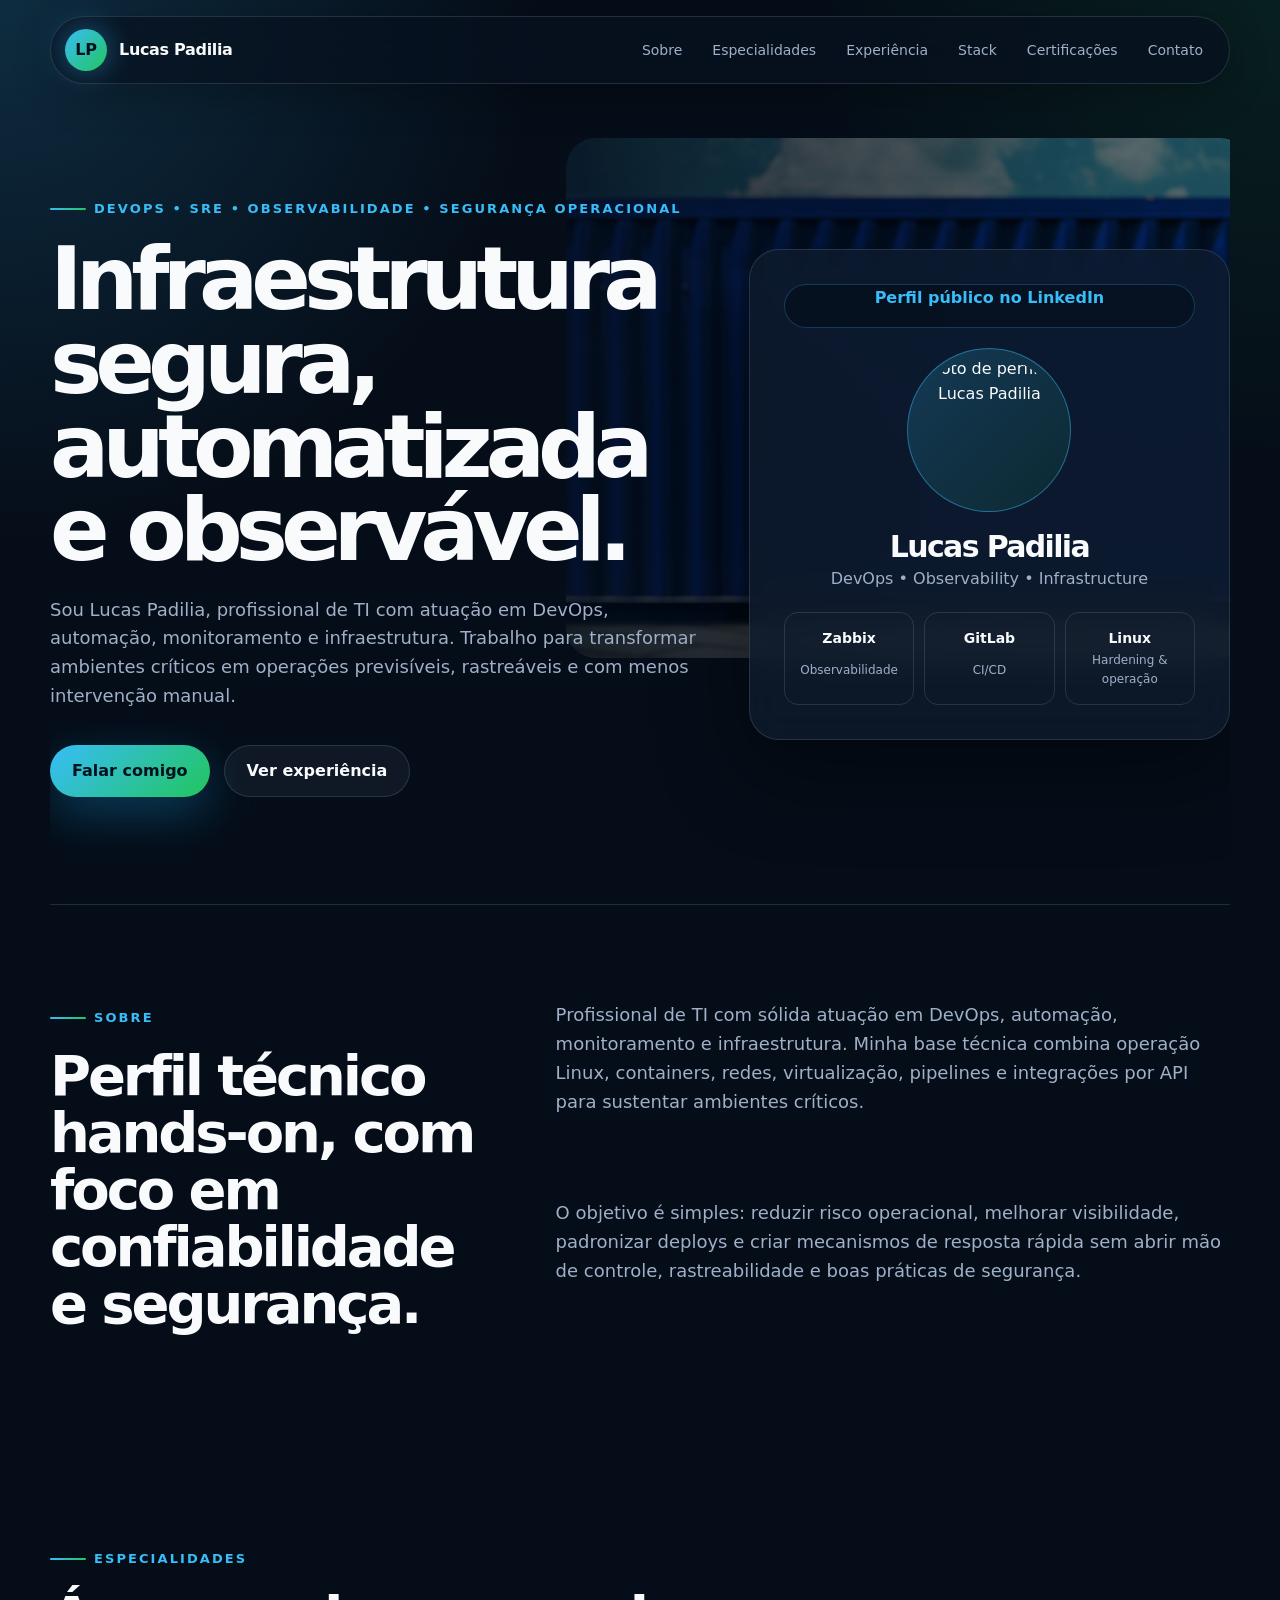
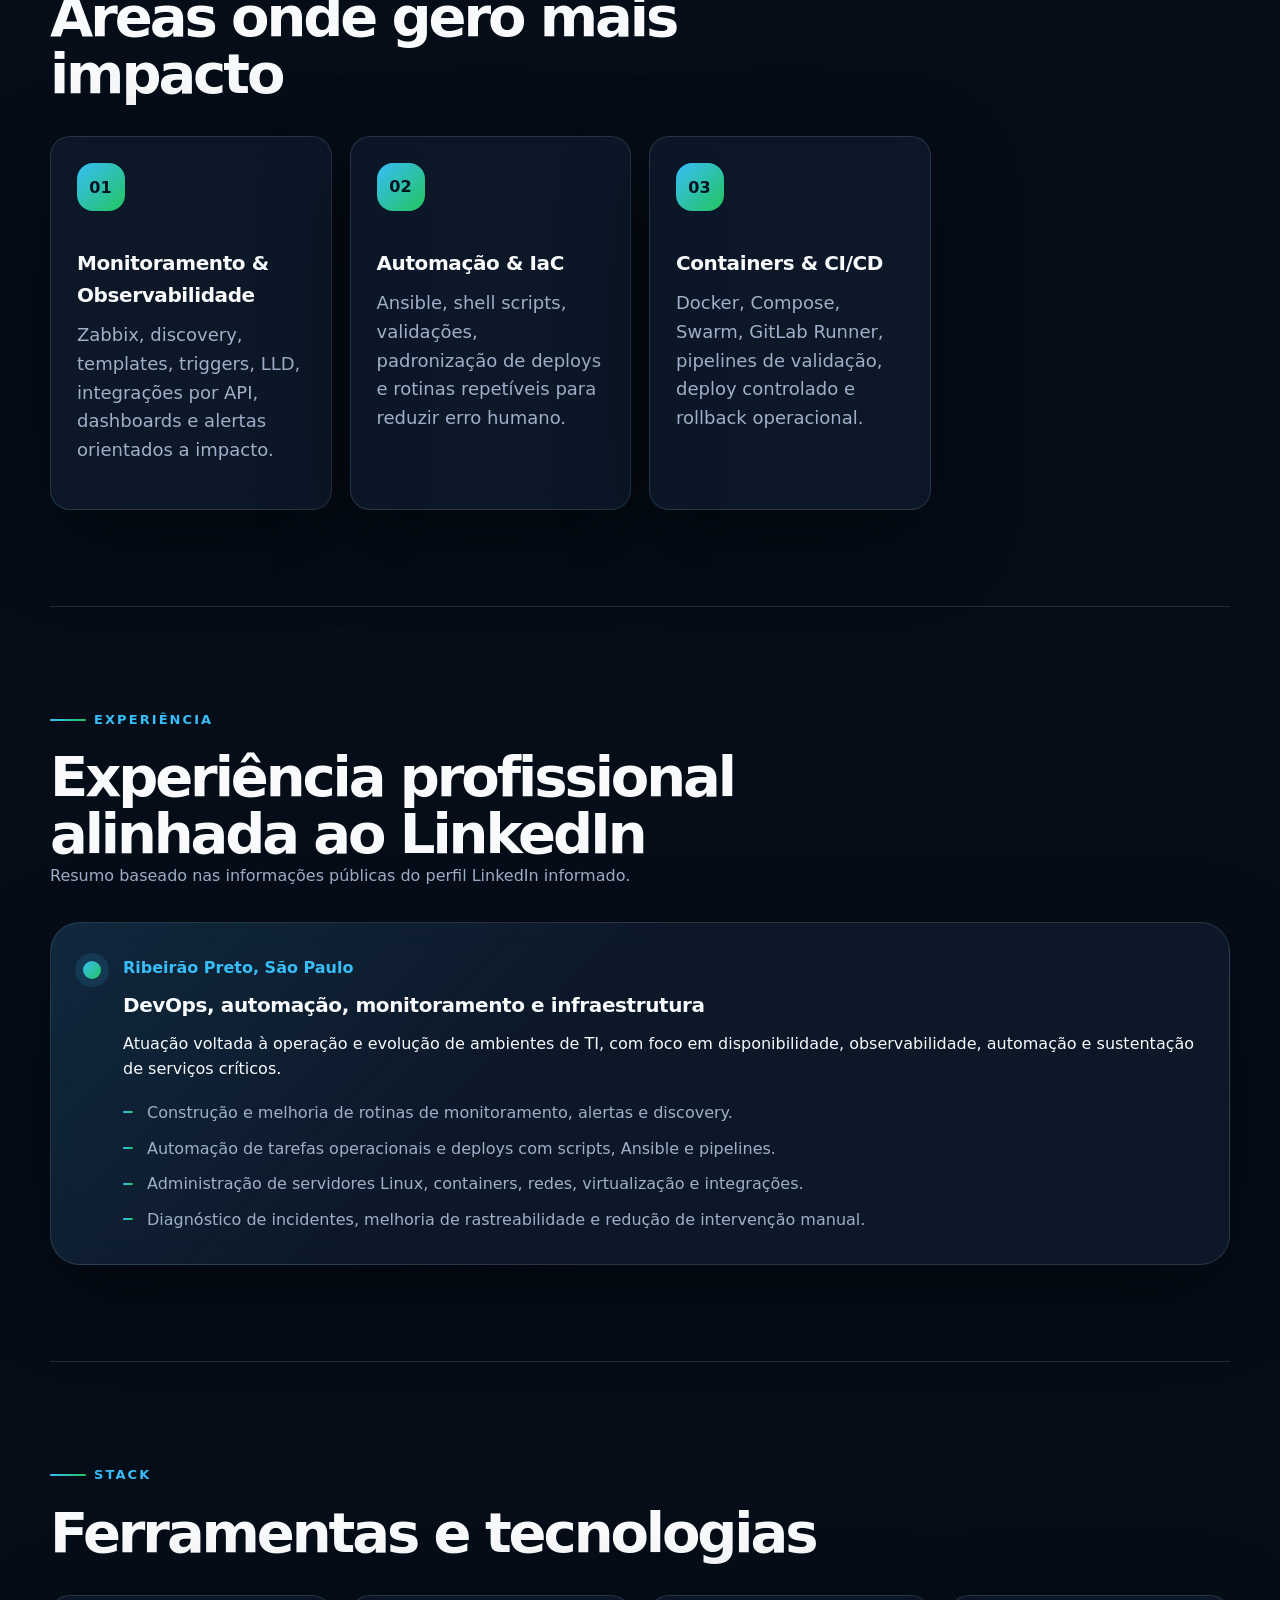
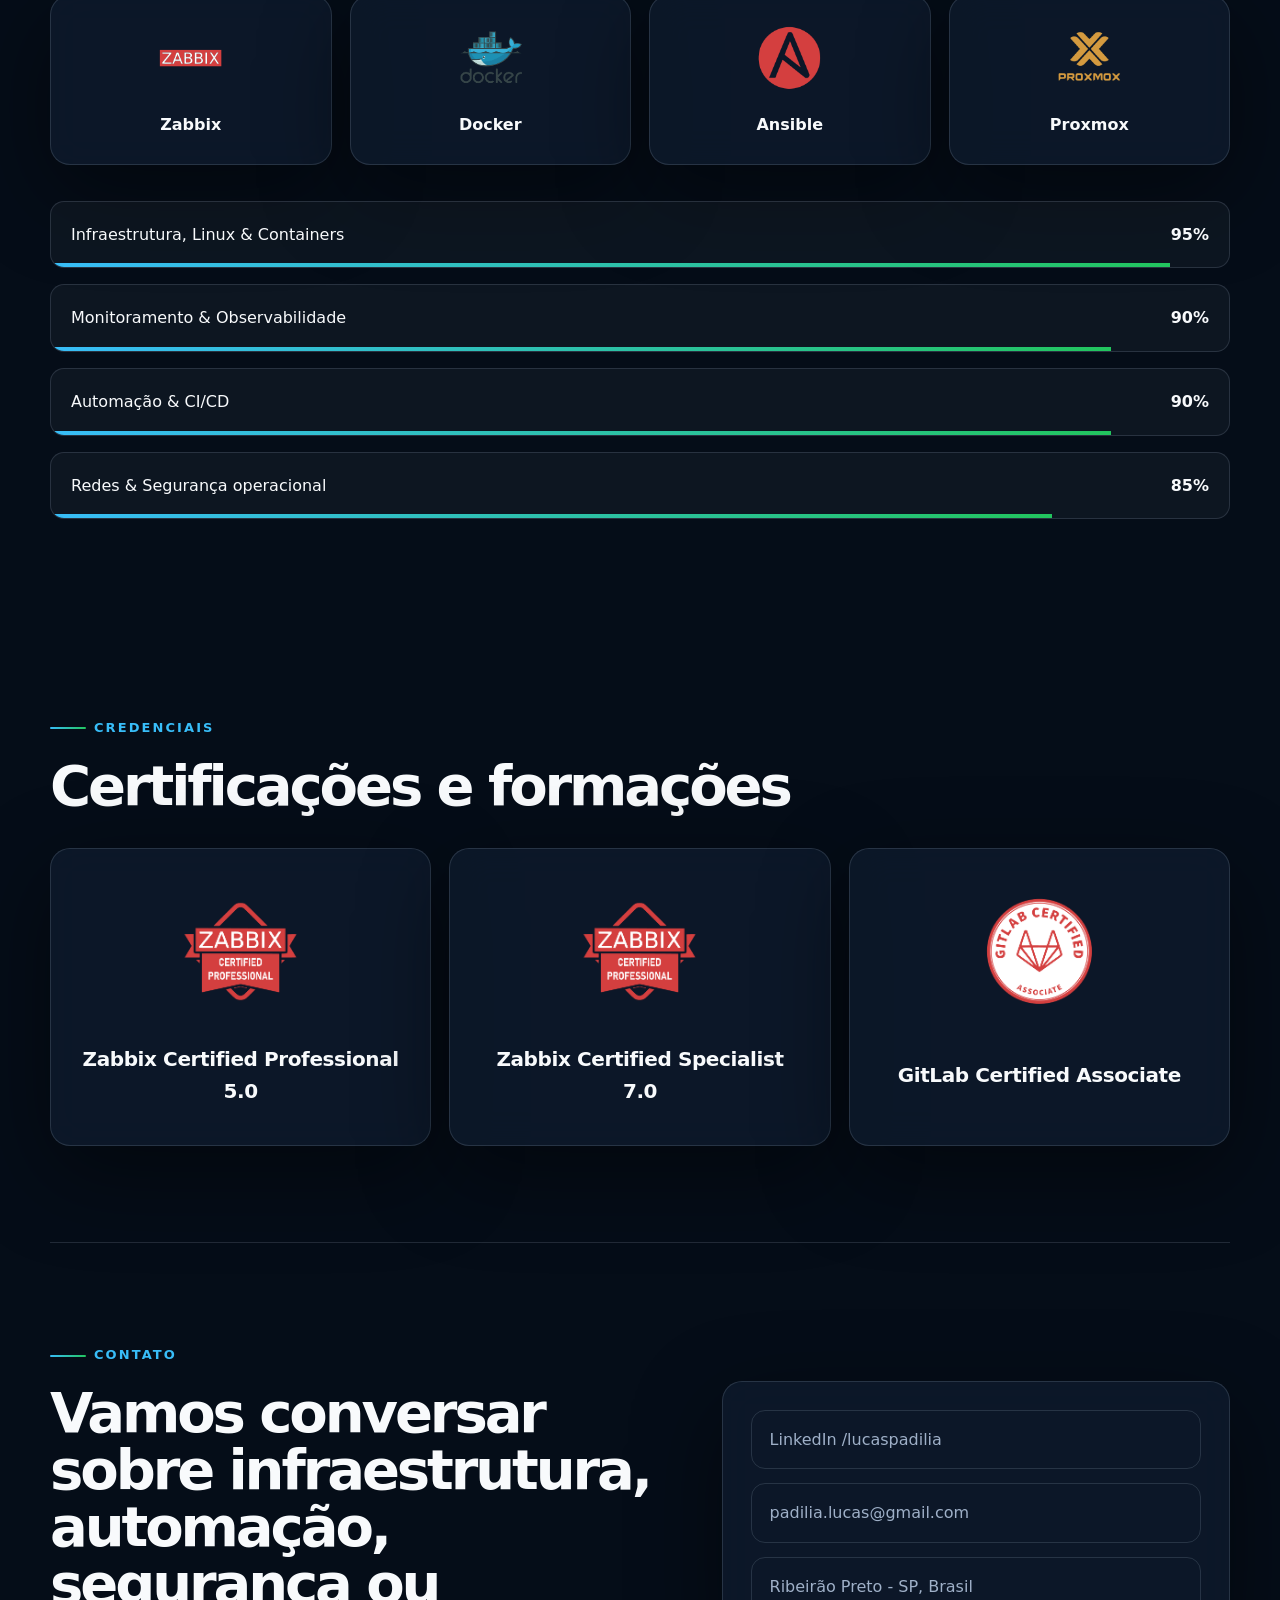
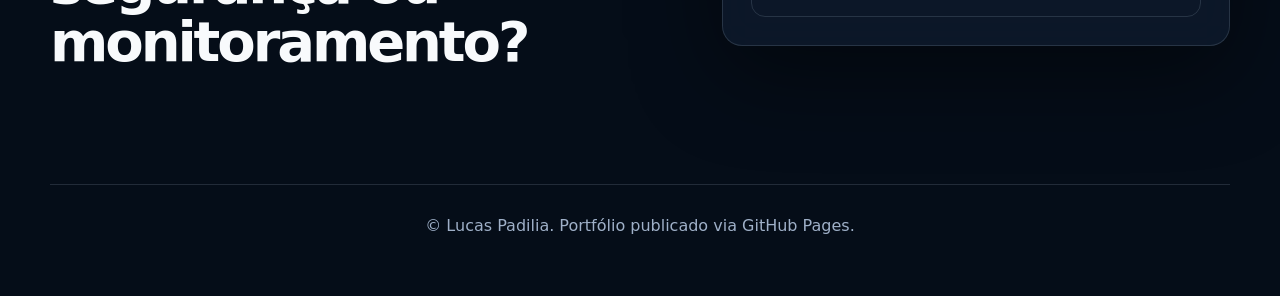
==== index.html @ dc06b85a "Update index.html" ====
<!doctype html>
<html lang="pt-BR">
<head>
  <meta charset="utf-8">
  <meta name="viewport" content="width=device-width, initial-scale=1">
  <meta http-equiv="Content-Security-Policy" content="default-src 'self'; base-uri 'self'; object-src 'none'; form-action 'self'; frame-ancestors 'none'; img-src 'self' data: https://*.licdn.com https://*.linkedin.com; script-src 'self' https://platform.linkedin.com https://*.licdn.com https://*.linkedin.com; style-src 'self' 'unsafe-inline' https://*.licdn.com https://*.linkedin.com; frame-src https://*.linkedin.com https://*.licdn.com; connect-src 'self' https://*.linkedin.com https://*.licdn.com; upgrade-insecure-requests">
  <meta name="referrer" content="strict-origin-when-cross-origin">
  <meta name="theme-color" content="#06111f">
  <meta name="description" content="Portfólio de Lucas Padilia — DevOps, SRE, monitoramento, automação, segurança operacional, containers e infraestrutura.">
  <meta name="author" content="Lucas Padilia">

  <meta property="og:type" content="website">
  <meta property="og:title" content="Lucas Padilia | DevOps, SRE & Observability">
  <meta property="og:description" content="Infraestrutura, automação, observabilidade, segurança operacional, GitLab CI/CD, Proxmox, Docker e Zabbix.">
  <meta property="og:image" content="https://media.licdn.com/dms/image/v2/D4D03AQEQSokIrZ-PLg/profile-displayphoto-shrink_800_800/B4DZdWaVLdGgAc-/0/1749501433056?e=1782345600&v=beta&t=rCmwZh5eEVupHNdzaTYsn3l-ro3-BG5MvQoTtJpuNeQ">

  <title>Lucas Padilia | DevOps, SRE & Observability</title>
  <link rel="icon" href="https://media.licdn.com/dms/image/v2/D4D03AQEQSokIrZ-PLg/profile-displayphoto-shrink_800_800/B4DZdWaVLdGgAc-/0/1749501433056?e=1782345600&v=beta&t=rCmwZh5eEVupHNdzaTYsn3l-ro3-BG5MvQoTtJpuNeQ">
  <style>
/* Critical full stylesheet inlined to avoid GitHub Pages/path/cache issues. */
:root {
  --bg: #050d18;
  --bg-soft: #0d1b2f;
  --bg-card: rgba(15, 27, 46, 0.78);
  --text: #f8fafc;
  --muted: #9fb0c8;
  --line: rgba(148, 163, 184, 0.2);
  --primary: #38bdf8;
  --primary-strong: #0ea5e9;
  --accent: #22c55e;
  --warning: #f59e0b;
  --danger: #ef4444;
  --shadow: 0 28px 90px rgba(0, 0, 0, 0.45);
  --radius-lg: 30px;
  --radius-md: 20px;
  --radius-sm: 14px;
  --max: 1180px;
}

* {
  box-sizing: border-box;
}

html {
  scroll-behavior: smooth;
}

body {
  margin: 0;
  color: var(--text);
  background:
    radial-gradient(circle at top left, rgba(56, 189, 248, 0.18), transparent 34rem),
    radial-gradient(circle at top right, rgba(34, 197, 94, 0.10), transparent 30rem),
    var(--bg);
  font-family: Inter, ui-sans-serif, system-ui, -apple-system, BlinkMacSystemFont, "Segoe UI", sans-serif;
  line-height: 1.6;
}

img {
  max-width: 100%;
  display: block;
}

a {
  color: inherit;
  text-decoration: none;
}

.site-header {
  position: sticky;
  top: 0;
  z-index: 20;
  display: flex;
  align-items: center;
  justify-content: space-between;
  gap: 24px;
  width: min(var(--max), calc(100% - 32px));
  margin: 16px auto 0;
  padding: 12px 14px;
  border: 1px solid var(--line);
  border-radius: 999px;
  background: rgba(7, 17, 31, 0.72);
  backdrop-filter: blur(18px);
  box-shadow: 0 12px 40px rgba(0, 0, 0, 0.24);
  transition: transform 0.22s ease;
}

.brand {
  display: inline-flex;
  align-items: center;
  gap: 12px;
  font-weight: 800;
  letter-spacing: -0.02em;
}

.brand-mark {
  display: grid;
  place-items: center;
  width: 42px;
  height: 42px;
  border-radius: 50%;
  color: #00111f;
  background: linear-gradient(135deg, var(--primary), var(--accent));
  box-shadow: 0 0 30px rgba(56, 189, 248, 0.45);
}

.nav {
  display: flex;
  align-items: center;
  gap: 6px;
  color: var(--muted);
  font-size: 14px;
}

.nav a {
  padding: 10px 12px;
  border-radius: 999px;
  transition: 0.2s ease;
}

.nav a:hover {
  color: var(--text);
  background: rgba(148, 163, 184, 0.12);
}

.section-shell {
  width: min(var(--max), calc(100% - 32px));
  margin: 0 auto;
  padding: 96px 0;
}

.hero {
  position: relative;
  display: grid;
  grid-template-columns: minmax(0, 1.15fr) minmax(300px, 0.85fr);
  align-items: center;
  gap: 48px;
  min-height: calc(100vh - 80px);
  overflow: hidden;
}

.hero-bg {
  position: absolute;
  inset: 54px -20px auto auto;
  width: 58%;
  height: 520px;
  border-radius: var(--radius-lg);
  background:
    linear-gradient(90deg, rgba(7, 17, 31, 0.72), rgba(7, 17, 31, 0.18)),
    url('../images/container.jpg') center / cover no-repeat;
  opacity: 0.6;
  filter: saturate(0.9) contrast(1.04);
  z-index: -1;
}

.eyebrow,
.section-kicker {
  display: inline-flex;
  align-items: center;
  gap: 8px;
  margin-bottom: 18px;
  color: var(--primary);
  font-size: 13px;
  font-weight: 800;
  letter-spacing: 0.16em;
  text-transform: uppercase;
}

.eyebrow::before,
.section-kicker::before {
  content: "";
  width: 36px;
  height: 2px;
  border-radius: 999px;
  background: linear-gradient(90deg, var(--primary), var(--accent));
}

h1,
h2,
h3,
p {
  margin-top: 0;
}

h1 {
  max-width: 780px;
  margin-bottom: 24px;
  font-size: clamp(44px, 8vw, 88px);
  line-height: 0.95;
  letter-spacing: -0.08em;
}

h2 {
  margin-bottom: 18px;
  font-size: clamp(30px, 4.8vw, 56px);
  line-height: 1.02;
  letter-spacing: -0.055em;
}

h3 {
  margin-bottom: 10px;
  font-size: 20px;
  letter-spacing: -0.02em;
}

.hero-lead,
.copy-block p,
.service-card p {
  color: var(--muted);
  font-size: 18px;
}

.hero-lead {
  max-width: 720px;
  margin-bottom: 34px;
}

.hero-actions {
  display: flex;
  flex-wrap: wrap;
  gap: 14px;
}

.button {
  display: inline-flex;
  align-items: center;
  justify-content: center;
  min-height: 52px;
  padding: 0 22px;
  border-radius: 999px;
  font-weight: 800;
  transition: 0.2s ease;
}

.button-primary {
  color: #00111f;
  background: linear-gradient(135deg, var(--primary), var(--accent));
  box-shadow: 0 16px 48px rgba(14, 165, 233, 0.32);
}

.button-secondary {
  color: var(--text);
  border: 1px solid var(--line);
  background: rgba(148, 163, 184, 0.08);
}

.button:hover {
  transform: translateY(-2px);
}

.profile-card,
.contact-card,
.service-card,
.cert-card,
.tech-item {
  border: 1px solid var(--line);
  background: var(--bg-card);
  box-shadow: var(--shadow);
  backdrop-filter: blur(18px);
}

.profile-card {
  display: grid;
  justify-items: center;
  gap: 20px;
  padding: 34px;
  border-radius: var(--radius-lg);
  text-align: center;
}

.linkedin-live {
  width: min(100%, 280px);
  min-height: 270px;
  display: grid;
  place-items: center;
  overflow: hidden;
  border: 1px solid rgba(56, 189, 248, 0.25);
  border-radius: 24px;
  background: rgba(3, 10, 20, 0.5);
}

.linkedin-live:empty + .profile-fallback,
.linkedin-live .LI-simple-link {
  color: var(--primary);
  font-weight: 800;
}

.profile-fallback {
  display: none;
}

.profile-photo {
  width: 164px;
  height: 164px;
  border-radius: 50%;
  padding: 7px;
  border: 1px solid rgba(56, 189, 248, 0.45);
  background: linear-gradient(135deg, rgba(56, 189, 248, 0.2), rgba(34, 197, 94, 0.1));
  object-fit: cover;
}

.profile-card h2 {
  margin-bottom: 4px;
  font-size: 30px;
}

.profile-card p {
  margin-bottom: 0;
  color: var(--muted);
}

.profile-stats {
  display: grid;
  grid-template-columns: repeat(3, 1fr);
  gap: 10px;
  width: 100%;
}

.profile-stats span {
  display: grid;
  gap: 2px;
  padding: 14px 10px;
  border: 1px solid var(--line);
  border-radius: var(--radius-sm);
  color: var(--muted);
  font-size: 12px;
}

.profile-stats strong {
  color: var(--text);
  font-size: 14px;
}

.split-section {
  display: grid;
  grid-template-columns: 0.8fr 1.2fr;
  gap: 56px;
  border-top: 1px solid var(--line);
}

.copy-block {
  display: grid;
  gap: 18px;
}

.copy-block p {
  margin-bottom: 0;
}

.section-heading {
  max-width: 780px;
  margin-bottom: 34px;
}

.cards-grid {
  display: grid;
  grid-template-columns: repeat(4, 1fr);
  gap: 18px;
}

.service-card {
  min-height: 280px;
  padding: 26px;
  border-radius: var(--radius-md);
  transition: 0.22s ease;
}

.service-card:hover,
.cert-card:hover,
.tech-item:hover {
  transform: translateY(-5px);
  border-color: rgba(56, 189, 248, 0.55);
}

.card-icon {
  display: inline-flex;
  align-items: center;
  justify-content: center;
  width: 48px;
  height: 48px;
  margin-bottom: 36px;
  border-radius: 16px;
  color: #00111f;
  background: linear-gradient(135deg, var(--primary), var(--accent));
  font-weight: 900;
}


.section-note {
  margin-top: -18px;
  color: var(--muted);
}

.timeline-section {
  border-top: 1px solid var(--line);
}

.timeline-card {
  position: relative;
  display: grid;
  grid-template-columns: auto 1fr;
  gap: 22px;
  padding: 32px;
  border: 1px solid var(--line);
  border-radius: var(--radius-lg);
  background:
    linear-gradient(135deg, rgba(56, 189, 248, 0.10), transparent 42%),
    var(--bg-card);
  box-shadow: var(--shadow);
  backdrop-filter: blur(18px);
}

.timeline-marker {
  width: 18px;
  height: 18px;
  margin-top: 6px;
  border-radius: 999px;
  background: linear-gradient(135deg, var(--primary), var(--accent));
  box-shadow: 0 0 0 8px rgba(56, 189, 248, 0.12);
}

.timeline-company {
  display: inline-flex;
  margin-bottom: 8px;
  color: var(--primary);
  font-weight: 800;
}

.impact-list {
  display: grid;
  gap: 10px;
  margin: 18px 0 0;
  padding: 0;
  list-style: none;
  color: var(--muted);
}

.impact-list li {
  position: relative;
  padding-left: 24px;
}

.impact-list li::before {
  content: "";
  position: absolute;
  left: 0;
  top: 0.72em;
  width: 10px;
  height: 2px;
  border-radius: 999px;
  background: linear-gradient(90deg, var(--primary), var(--accent));
}

.stack-section {
  border-top: 1px solid var(--line);
}

.tech-strip {
  display: grid;
  grid-template-columns: repeat(4, 1fr);
  gap: 18px;
  margin-bottom: 36px;
}

.tech-item {
  display: grid;
  justify-items: center;
  gap: 16px;
  min-height: 170px;
  padding: 24px;
  border-radius: var(--radius-md);
  font-weight: 800;
  transition: 0.22s ease;
}

.tech-item img {
  height: 74px;
  object-fit: contain;
}

.skill-list {
  display: grid;
  gap: 16px;
}

.skill-row {
  position: relative;
  display: grid;
  grid-template-columns: 1fr auto;
  gap: 16px;
  padding: 20px;
  overflow: hidden;
  border: 1px solid var(--line);
  border-radius: var(--radius-sm);
  background: rgba(148, 163, 184, 0.06);
}

.skill-row span,
.skill-row strong {
  position: relative;
  z-index: 1;
}

.skill-row i {
  position: absolute;
  left: 0;
  bottom: 0;
  width: var(--level);
  height: 4px;
  background: linear-gradient(90deg, var(--primary), var(--accent));
}

.cert-grid {
  display: grid;
  grid-template-columns: repeat(3, 1fr);
  gap: 18px;
}

.cert-card {
  display: grid;
  justify-items: center;
  gap: 18px;
  padding: 28px;
  border-radius: var(--radius-md);
  text-align: center;
  transition: 0.22s ease;
}

.cert-card img {
  width: 148px;
  height: 148px;
  object-fit: contain;
}

.contact-section {
  display: grid;
  grid-template-columns: 1fr 0.8fr;
  align-items: center;
  gap: 36px;
  border-top: 1px solid var(--line);
}

.contact-card {
  display: grid;
  gap: 14px;
  padding: 28px;
  border-radius: var(--radius-md);
}

.contact-card a,
.contact-card span {
  padding: 16px 18px;
  border: 1px solid var(--line);
  border-radius: var(--radius-sm);
  color: var(--muted);
}

.contact-card a:hover {
  color: var(--text);
  border-color: rgba(56, 189, 248, 0.55);
}

.site-footer {
  width: min(var(--max), calc(100% - 32px));
  margin: 0 auto;
  padding: 28px 0 42px;
  color: var(--muted);
  border-top: 1px solid var(--line);
  text-align: center;
}

@media (max-width: 940px) {
  .site-header {
    align-items: flex-start;
    border-radius: 24px;
  }

  .nav {
    display: none;
  }

  .hero,
  .split-section,
  .contact-section {
    grid-template-columns: 1fr;
  }

  .hero {
    padding-top: 72px;
  }

  .hero-bg {
    width: 100%;
    opacity: 0.35;
  }

  .cards-grid,
  .tech-strip {
    grid-template-columns: repeat(2, 1fr);
  }

  .timeline-card {
    grid-template-columns: 1fr;
  }

  .cert-grid {
    grid-template-columns: 1fr;
  }
}

@media (max-width: 620px) {
  .section-shell {
    padding: 72px 0;
  }

  .brand-text {
    display: none;
  }

  h1 {
    font-size: clamp(42px, 16vw, 64px);
  }

  .cards-grid,
  .tech-strip,
  .profile-stats {
    grid-template-columns: 1fr;
  }

  .service-card {
    min-height: auto;
  }
}


/* LinkedIn badge hardening: never let an unloaded badge break the hero. */
.linkedin-live {
  width: 100%;
  min-height: 0;
}
.linkedin-live:empty { display: none; }
.profile-fallback {
  display: flex;
  justify-content: center;
}
.badge-base__link {
  display: inline-flex;
  margin-bottom: 16px;
  color: var(--primary);
  font-weight: 700;
}
</style>
  <link rel="stylesheet" href="./css/style.css">
</head>
<body>
  <header class="site-header">
    <a class="brand" href="#home" aria-label="Voltar ao início">
      <span class="brand-mark">LP</span>
      <span class="brand-text">Lucas Padilia</span>
    </a>

    <nav class="nav" aria-label="Navegação principal">
      <a href="#sobre">Sobre</a>
      <a href="#especialidades">Especialidades</a>
      <a href="#experiencia">Experiência</a>
      <a href="#stack">Stack</a>
      <a href="#certificacoes">Certificações</a>
      <a href="#contato">Contato</a>
    </nav>
  </header>

  <main>
    <section id="home" class="hero section-shell">
      <div class="hero-bg" aria-hidden="true"></div>
      <div class="hero-content">
        <div class="eyebrow">DevOps • SRE • Observabilidade • Segurança operacional</div>
        <h1>Infraestrutura segura, automatizada e observável.</h1>
        <p class="hero-lead">
          Sou Lucas Padilia, profissional de TI com atuação em DevOps, automação,
          monitoramento e infraestrutura. Trabalho para transformar ambientes críticos em
          operações previsíveis, rastreáveis e com menos intervenção manual.
        </p>
        <div class="hero-actions">
          <a class="button button-primary" href="#contato">Falar comigo</a>
          <a class="button button-secondary" href="#experiencia">Ver experiência</a>
        </div>
      </div>

      <aside class="profile-card" aria-label="Resumo profissional">
        <div class="linkedin-live" aria-label="Cartão público do LinkedIn de Lucas Padilia">
          <div class="badge-base LI-profile-badge"
               data-locale="pt_BR"
               data-size="medium"
               data-theme="dark"
               data-type="VERTICAL"
               data-vanity="lucaspadilia"
               data-version="v1">
            <a class="badge-base__link LI-simple-link" href="https://www.linkedin.com/in/lucaspadilia/" target="_blank" rel="noopener noreferrer">Perfil público no LinkedIn</a>
          </div>
        </div>
        <div class="profile-fallback">
          <img src="https://media.licdn.com/dms/image/v2/D4D03AQEQSokIrZ-PLg/profile-displayphoto-shrink_800_800/B4DZdWaVLdGgAc-/0/1749501433056?e=1782345600&v=beta&t=rCmwZh5eEVupHNdzaTYsn3l-ro3-BG5MvQoTtJpuNeQ" alt="Foto de perfil de Lucas Padilia" class="profile-photo" loading="lazy">
        </div>
        <div>
          <h2>Lucas Padilia</h2>
          <p>DevOps • Observability • Infrastructure</p>
        </div>
        <div class="profile-stats">
          <span><strong>Zabbix</strong>Observabilidade</span>
          <span><strong>GitLab</strong>CI/CD</span>
          <span><strong>Linux</strong>Hardening & operação</span>
        </div>
      </aside>
    </section>

    <section id="sobre" class="section-shell split-section">
      <div>
        <span class="section-kicker">Sobre</span>
        <h2>Perfil técnico hands-on, com foco em confiabilidade e segurança.</h2>
      </div>
      <div class="copy-block">
        <p>
          Profissional de TI com sólida atuação em DevOps, automação, monitoramento e
          infraestrutura. Minha base técnica combina operação Linux, containers, redes,
          virtualização, pipelines e integrações por API para sustentar ambientes críticos.
        </p>
        <p>
          O objetivo é simples: reduzir risco operacional, melhorar visibilidade, padronizar
          deploys e criar mecanismos de resposta rápida sem abrir mão de controle, rastreabilidade
          e boas práticas de segurança.
        </p>
      </div>
    </section>

    <section id="especialidades" class="section-shell">
      <div class="section-heading">
        <span class="section-kicker">Especialidades</span>
        <h2>Áreas onde gero mais impacto</h2>
      </div>

      <div class="cards-grid">
        <article class="service-card">
          <div class="card-icon">01</div>
          <h3>Monitoramento & Observabilidade</h3>
          <p>Zabbix, discovery, templates, triggers, LLD, integrações por API, dashboards e alertas orientados a impacto.</p>
        </article>
        <article class="service-card">
          <div class="card-icon">02</div>
          <h3>Automação & IaC</h3>
          <p>Ansible, shell scripts, validações, padronização de deploys e rotinas repetíveis para reduzir erro humano.</p>
        </article>
        <article class="service-card">
          <div class="card-icon">03</div>
          <h3>Containers & CI/CD</h3>
          <p>Docker, Compose, Swarm, GitLab Runner, pipelines de validação, deploy controlado e rollback operacional.</p>
        </article>
      </div>
    </section>

    <section id="experiencia" class="section-shell timeline-section">
      <div class="section-heading">
        <span class="section-kicker">Experiência</span>
        <h2>Experiência profissional alinhada ao LinkedIn</h2>
        <p class="section-note">Resumo baseado nas informações públicas do perfil LinkedIn informado.</p>
      </div>

      <div class="timeline-card">
        <div class="timeline-marker" aria-hidden="true"></div>
        <div>
          <span class="timeline-company">Ribeirão Preto, São Paulo</span>
          <h3>DevOps, automação, monitoramento e infraestrutura</h3>
          <p>
            Atuação voltada à operação e evolução de ambientes de TI, com foco em disponibilidade,
            observabilidade, automação e sustentação de serviços críticos.
          </p>
          <ul class="impact-list">
            <li>Construção e melhoria de rotinas de monitoramento, alertas e discovery.</li>
            <li>Automação de tarefas operacionais e deploys com scripts, Ansible e pipelines.</li>
            <li>Administração de servidores Linux, containers, redes, virtualização e integrações.</li>
            <li>Diagnóstico de incidentes, melhoria de rastreabilidade e redução de intervenção manual.</li>
          </ul>
        </div>
      </div>
    </section>

    <section id="stack" class="section-shell stack-section">
      <div class="section-heading">
        <span class="section-kicker">Stack</span>
        <h2>Ferramentas e tecnologias</h2>
      </div>

      <div class="tech-strip" aria-label="Tecnologias principais">
        <div class="tech-item"><img src="images/tools/zabbix.png" alt="Zabbix" loading="lazy"><span>Zabbix</span></div>
        <div class="tech-item"><img src="images/tools/docker.png" alt="Docker" loading="lazy"><span>Docker</span></div>
        <div class="tech-item"><img src="images/tools/ansible.png" alt="Ansible" loading="lazy"><span>Ansible</span></div>
        <div class="tech-item"><img src="images/tools/proxmox.png" alt="Proxmox" loading="lazy"><span>Proxmox</span></div>
      </div>

      <div class="skill-list">
        <div class="skill-row"><span>Infraestrutura, Linux & Containers</span><strong>95%</strong><i style="--level:95%"></i></div>
        <div class="skill-row"><span>Monitoramento & Observabilidade</span><strong>90%</strong><i style="--level:90%"></i></div>
        <div class="skill-row"><span>Automação & CI/CD</span><strong>90%</strong><i style="--level:90%"></i></div>
        <div class="skill-row"><span>Redes & Segurança operacional</span><strong>85%</strong><i style="--level:85%"></i></div>
      </div>
    </section>

    <section id="certificacoes" class="section-shell">
      <div class="section-heading">
        <span class="section-kicker">Credenciais</span>
        <h2>Certificações e formações</h2>
      </div>

      <div class="cert-grid">
        <article class="cert-card"><img src="images/zcp.png" alt="Zabbix Certified Professional" loading="lazy"><h3>Zabbix Certified Professional 5.0</h3></article>
        <article class="cert-card"><img src="images/zcp.png" alt="Zabbix Certified Specialist" loading="lazy"><h3>Zabbix Certified Specialist 7.0</h3></article>
        <article class="cert-card"><img src="images/gitlab.png" alt="GitLab Certified Associate" loading="lazy"><h3>GitLab Certified Associate</h3></article>
      </div>
    </section>

    <section id="contato" class="section-shell contact-section">
      <div>
        <span class="section-kicker">Contato</span>
        <h2>Vamos conversar sobre infraestrutura, automação, segurança ou monitoramento?</h2>
      </div>
      <div class="contact-card">
        <a href="https://www.linkedin.com/in/lucaspadilia/" target="_blank" rel="noopener noreferrer">LinkedIn /lucaspadilia</a>
        <a href="mailto:padilia.lucas@gmail.com">padilia.lucas@gmail.com</a>
        <span>Ribeirão Preto - SP, Brasil</span>
      </div>
    </section>
  </main>

  <footer class="site-footer">
    <p>© <span id="year"></span> Lucas Padilia. Portfólio publicado via GitHub Pages.</p>
  </footer>

  <script src="https://platform.linkedin.com/badges/js/profile.js" async defer type="text/javascript"></script>
  <script src="js/main.js" defer></script>
</body>
</html>
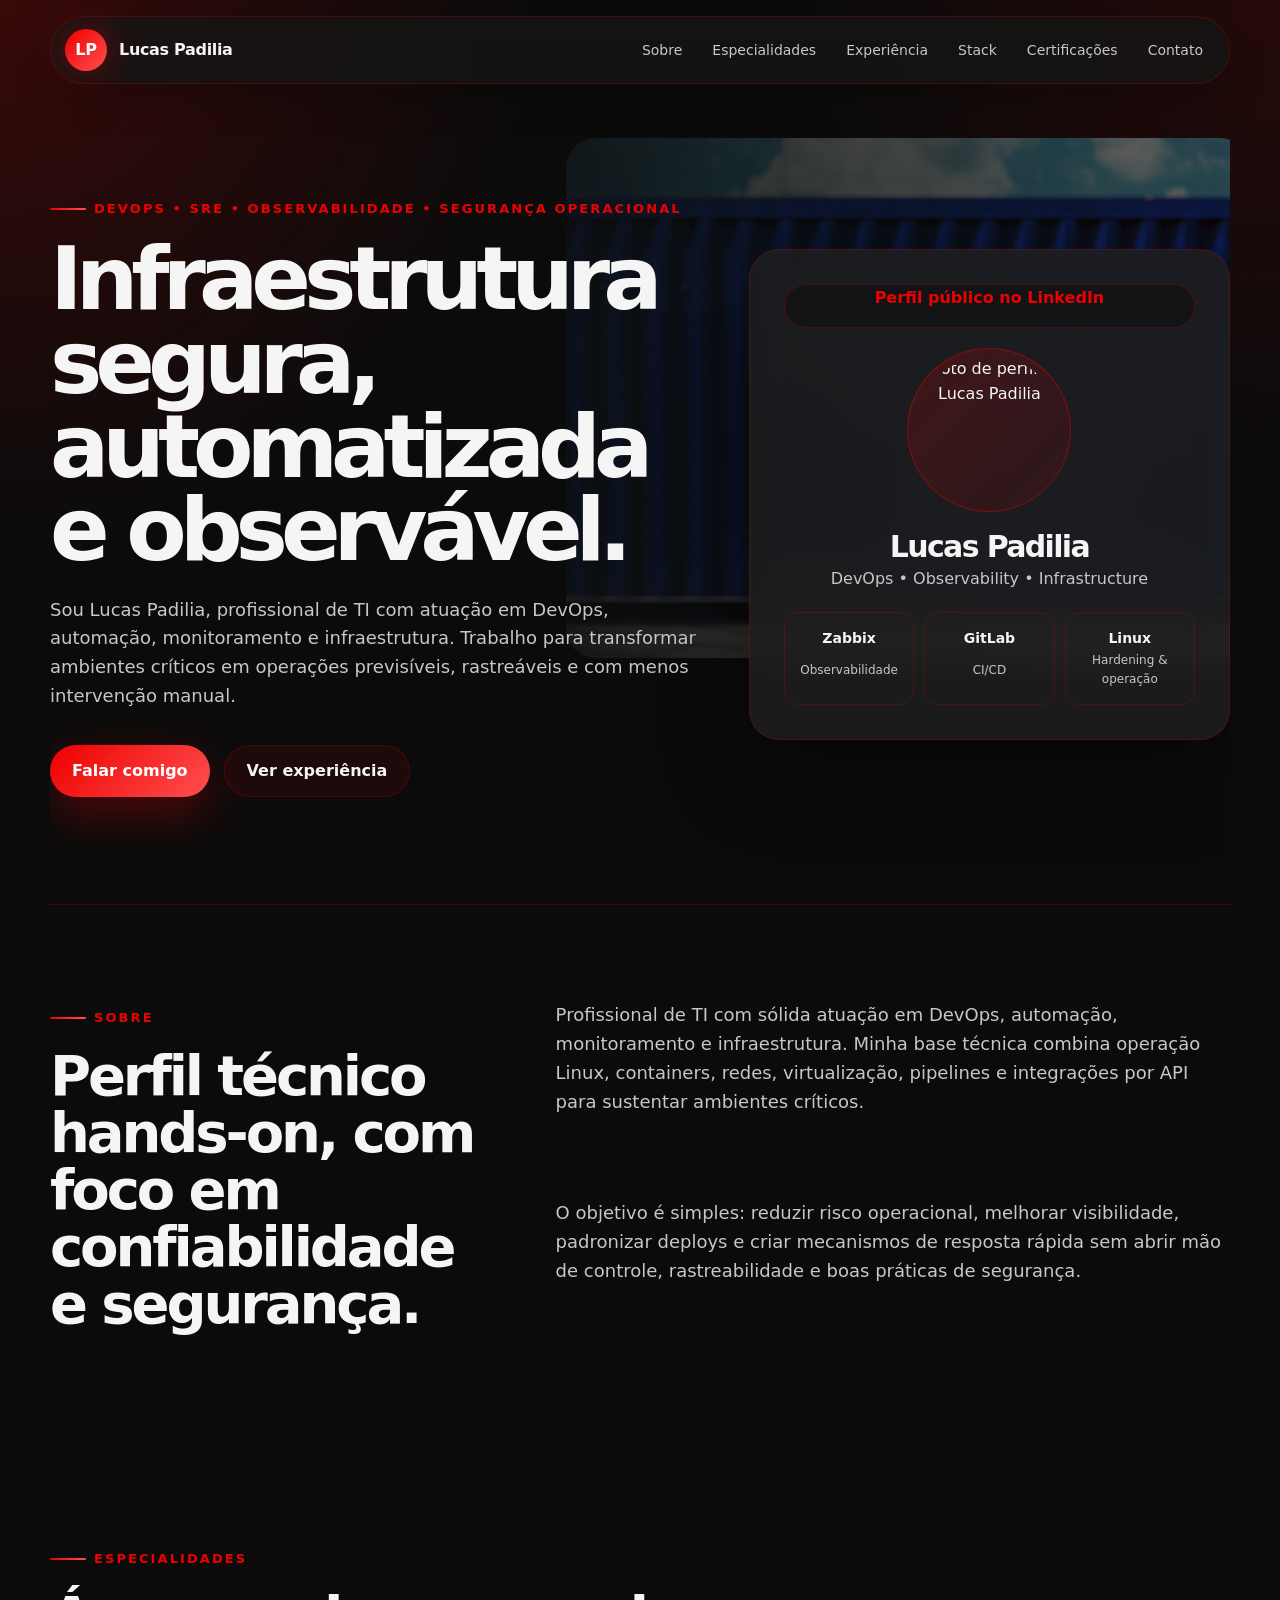
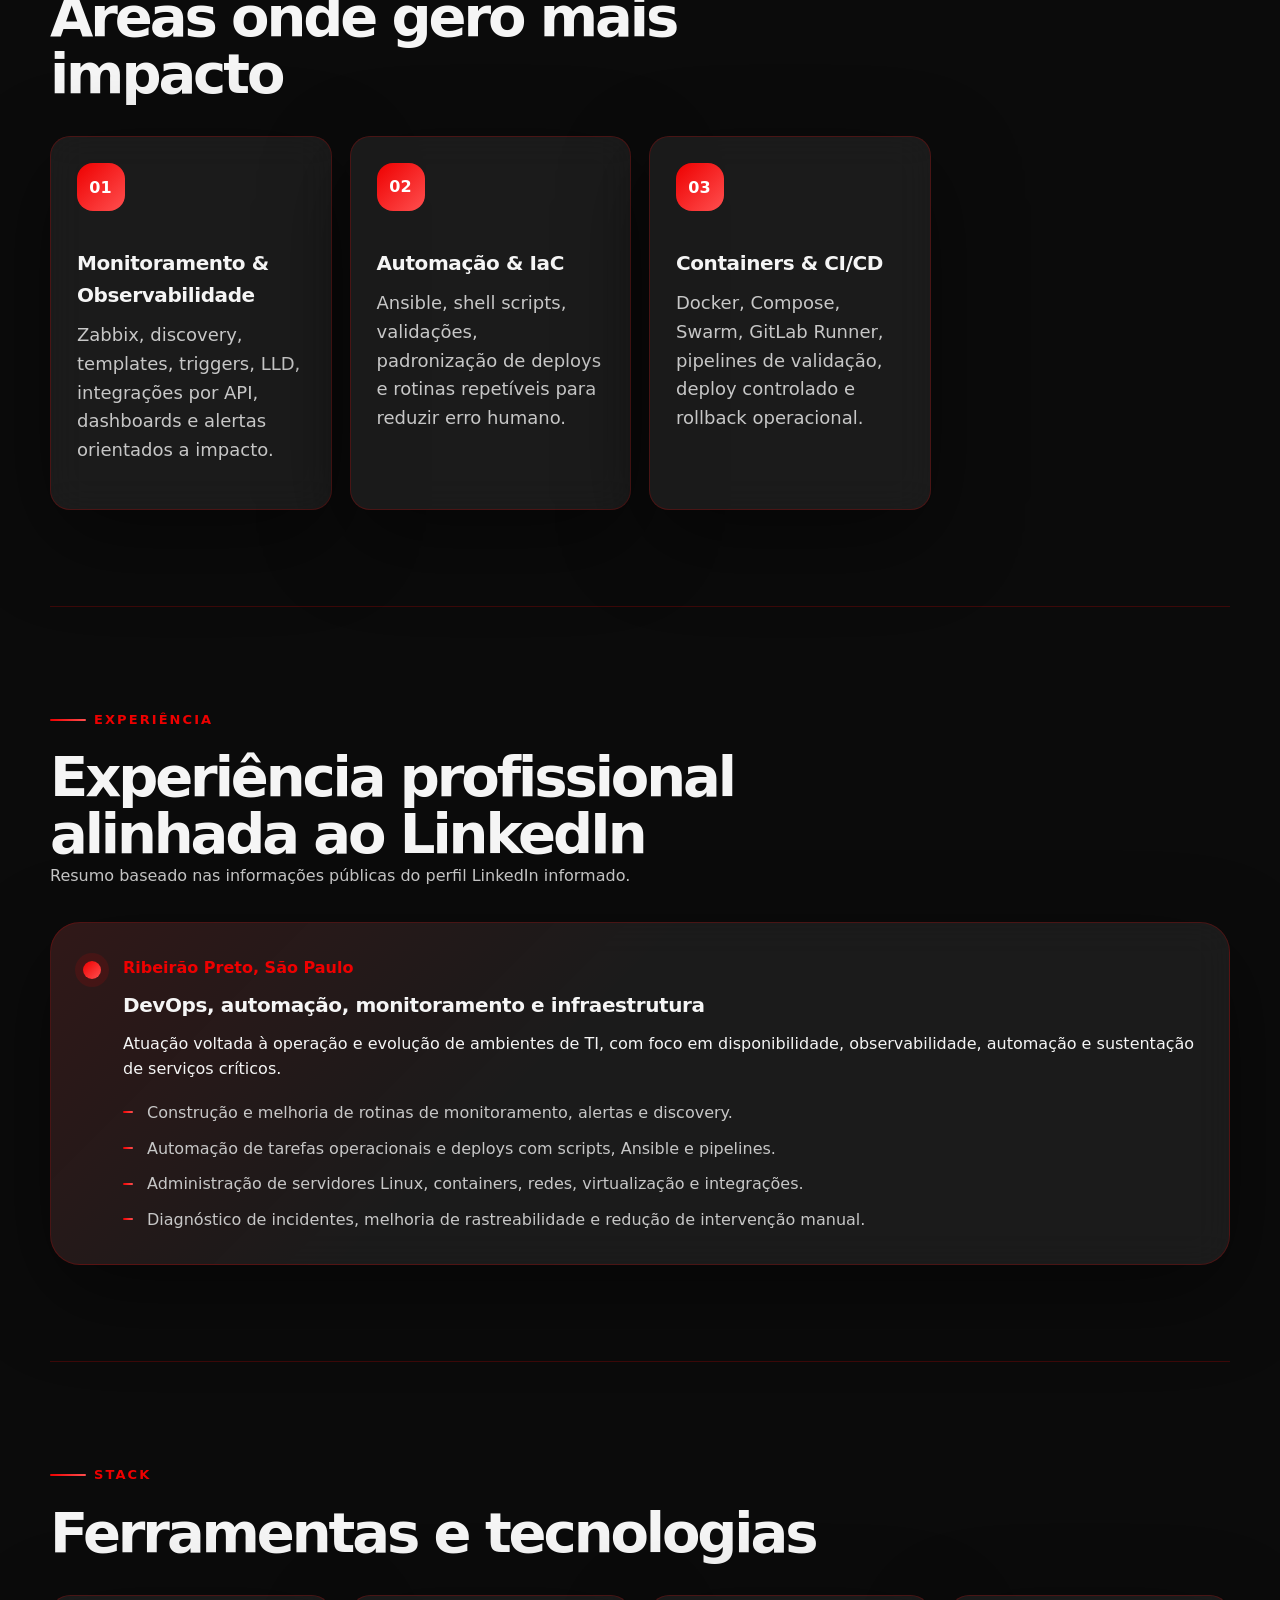
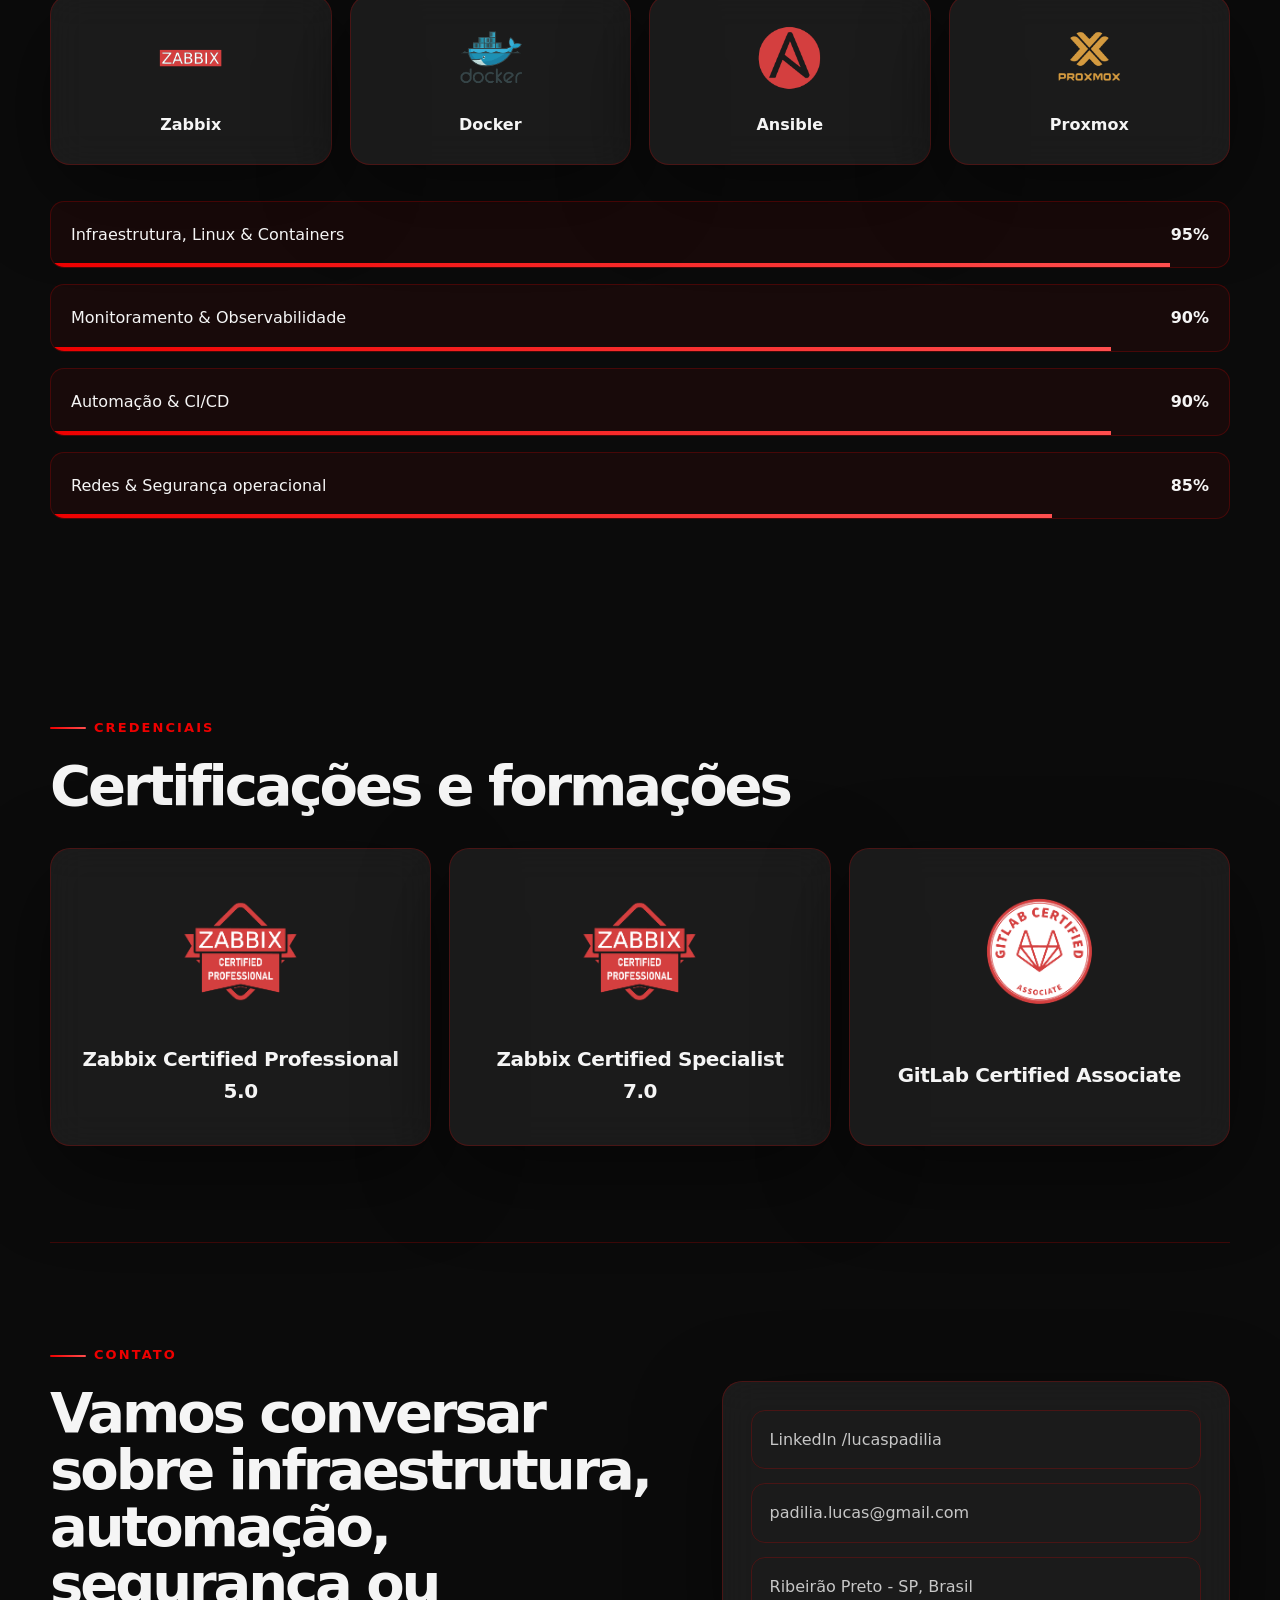
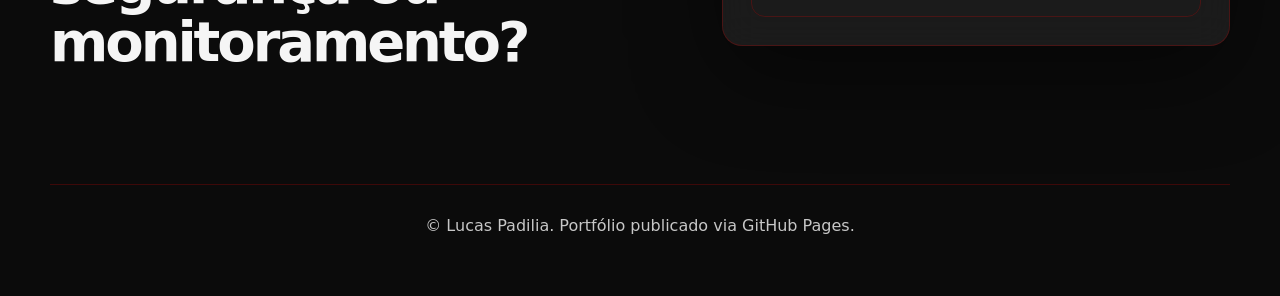
==== commit 47fe138a: "Add files via upload" ====
--- a/index.html
+++ b/index.html
@@ -5,7 +5,7 @@
   <meta name="viewport" content="width=device-width, initial-scale=1">
   <meta http-equiv="Content-Security-Policy" content="default-src 'self'; base-uri 'self'; object-src 'none'; form-action 'self'; frame-ancestors 'none'; img-src 'self' data: https://*.licdn.com https://*.linkedin.com; script-src 'self' https://platform.linkedin.com https://*.licdn.com https://*.linkedin.com; style-src 'self' 'unsafe-inline' https://*.licdn.com https://*.linkedin.com; frame-src https://*.linkedin.com https://*.licdn.com; connect-src 'self' https://*.linkedin.com https://*.licdn.com; upgrade-insecure-requests">
   <meta name="referrer" content="strict-origin-when-cross-origin">
-  <meta name="theme-color" content="#06111f">
+  <meta name="theme-color" content="#151515">
   <meta name="description" content="Portfólio de Lucas Padilia — DevOps, SRE, monitoramento, automação, segurança operacional, containers e infraestrutura.">
   <meta name="author" content="Lucas Padilia">
 
@@ -19,17 +19,17 @@
   <style>
 /* Critical full stylesheet inlined to avoid GitHub Pages/path/cache issues. */
 :root {
-  --bg: #050d18;
-  --bg-soft: #0d1b2f;
-  --bg-card: rgba(15, 27, 46, 0.78);
-  --text: #f8fafc;
-  --muted: #9fb0c8;
-  --line: rgba(148, 163, 184, 0.2);
-  --primary: #38bdf8;
-  --primary-strong: #0ea5e9;
-  --accent: #22c55e;
-  --warning: #f59e0b;
-  --danger: #ef4444;
+  --bg: #0b0b0b;
+  --bg-soft: #1f1f1f;
+  --bg-card: rgba(31, 31, 31, 0.82);
+  --text: #f5f5f5;
+  --muted: #c7c7c7;
+  --line: rgba(238, 0, 0, 0.22);
+  --primary: #ee0000;
+  --primary-strong: #cc0000;
+  --accent: #ff4f4f;
+  --warning: #ffb000;
+  --danger: #ee0000;
   --shadow: 0 28px 90px rgba(0, 0, 0, 0.45);
   --radius-lg: 30px;
   --radius-md: 20px;
@@ -49,8 +49,8 @@
   margin: 0;
   color: var(--text);
   background:
-    radial-gradient(circle at top left, rgba(56, 189, 248, 0.18), transparent 34rem),
-    radial-gradient(circle at top right, rgba(34, 197, 94, 0.10), transparent 30rem),
+    radial-gradient(circle at top left, rgba(238, 0, 0, 0.20), transparent 34rem),
+    radial-gradient(circle at top right, rgba(204, 0, 0, 0.14), transparent 30rem),
     var(--bg);
   font-family: Inter, ui-sans-serif, system-ui, -apple-system, BlinkMacSystemFont, "Segoe UI", sans-serif;
   line-height: 1.6;
@@ -79,7 +79,7 @@
   padding: 12px 14px;
   border: 1px solid var(--line);
   border-radius: 999px;
-  background: rgba(7, 17, 31, 0.72);
+  background: rgba(21, 21, 21, 0.82);
   backdrop-filter: blur(18px);
   box-shadow: 0 12px 40px rgba(0, 0, 0, 0.24);
   transition: transform 0.22s ease;
@@ -99,9 +99,9 @@
   width: 42px;
   height: 42px;
   border-radius: 50%;
-  color: #00111f;
+  color: #ffffff;
   background: linear-gradient(135deg, var(--primary), var(--accent));
-  box-shadow: 0 0 30px rgba(56, 189, 248, 0.45);
+  box-shadow: 0 0 30px rgba(238, 0, 0, 0.42);
 }
 
 .nav {
@@ -120,7 +120,7 @@
 
 .nav a:hover {
   color: var(--text);
-  background: rgba(148, 163, 184, 0.12);
+  background: rgba(238, 0, 0, 0.10);
 }
 
 .section-shell {
@@ -146,7 +146,7 @@
   height: 520px;
   border-radius: var(--radius-lg);
   background:
-    linear-gradient(90deg, rgba(7, 17, 31, 0.72), rgba(7, 17, 31, 0.18)),
+    linear-gradient(90deg, rgba(21, 21, 21, 0.82), rgba(21, 21, 21, 0.24)),
     url('../images/container.jpg') center / cover no-repeat;
   opacity: 0.6;
   filter: saturate(0.9) contrast(1.04);
@@ -233,15 +233,15 @@
 }
 
 .button-primary {
-  color: #00111f;
+  color: #ffffff;
   background: linear-gradient(135deg, var(--primary), var(--accent));
-  box-shadow: 0 16px 48px rgba(14, 165, 233, 0.32);
+  box-shadow: 0 16px 48px rgba(238, 0, 0, 0.32);
 }
 
 .button-secondary {
   color: var(--text);
   border: 1px solid var(--line);
-  background: rgba(148, 163, 184, 0.08);
+  background: rgba(238, 0, 0, 0.08);
 }
 
 .button:hover {
@@ -274,9 +274,9 @@
   display: grid;
   place-items: center;
   overflow: hidden;
-  border: 1px solid rgba(56, 189, 248, 0.25);
+  border: 1px solid rgba(238, 0, 0, 0.26);
   border-radius: 24px;
-  background: rgba(3, 10, 20, 0.5);
+  background: rgba(15, 15, 15, 0.62);
 }
 
 .linkedin-live:empty + .profile-fallback,
@@ -294,8 +294,8 @@
   height: 164px;
   border-radius: 50%;
   padding: 7px;
-  border: 1px solid rgba(56, 189, 248, 0.45);
-  background: linear-gradient(135deg, rgba(56, 189, 248, 0.2), rgba(34, 197, 94, 0.1));
+  border: 1px solid rgba(238, 0, 0, 0.42);
+  background: linear-gradient(135deg, rgba(238, 0, 0, 0.18), rgba(204, 0, 0, 0.10));
   object-fit: cover;
 }
 
@@ -369,7 +369,7 @@
 .cert-card:hover,
 .tech-item:hover {
   transform: translateY(-5px);
-  border-color: rgba(56, 189, 248, 0.55);
+  border-color: rgba(238, 0, 0, 0.55);
 }
 
 .card-icon {
@@ -380,7 +380,7 @@
   height: 48px;
   margin-bottom: 36px;
   border-radius: 16px;
-  color: #00111f;
+  color: #ffffff;
   background: linear-gradient(135deg, var(--primary), var(--accent));
   font-weight: 900;
 }
@@ -404,7 +404,7 @@
   border: 1px solid var(--line);
   border-radius: var(--radius-lg);
   background:
-    linear-gradient(135deg, rgba(56, 189, 248, 0.10), transparent 42%),
+    linear-gradient(135deg, rgba(238, 0, 0, 0.10), transparent 42%),
     var(--bg-card);
   box-shadow: var(--shadow);
   backdrop-filter: blur(18px);
@@ -416,7 +416,7 @@
   margin-top: 6px;
   border-radius: 999px;
   background: linear-gradient(135deg, var(--primary), var(--accent));
-  box-shadow: 0 0 0 8px rgba(56, 189, 248, 0.12);
+  box-shadow: 0 0 0 8px rgba(238, 0, 0, 0.12);
 }
 
 .timeline-company {
@@ -492,7 +492,7 @@
   overflow: hidden;
   border: 1px solid var(--line);
   border-radius: var(--radius-sm);
-  background: rgba(148, 163, 184, 0.06);
+  background: rgba(238, 0, 0, 0.06);
 }
 
 .skill-row span,
@@ -557,7 +557,7 @@
 
 .contact-card a:hover {
   color: var(--text);
-  border-color: rgba(56, 189, 248, 0.55);
+  border-color: rgba(238, 0, 0, 0.55);
 }
 
 .site-footer {
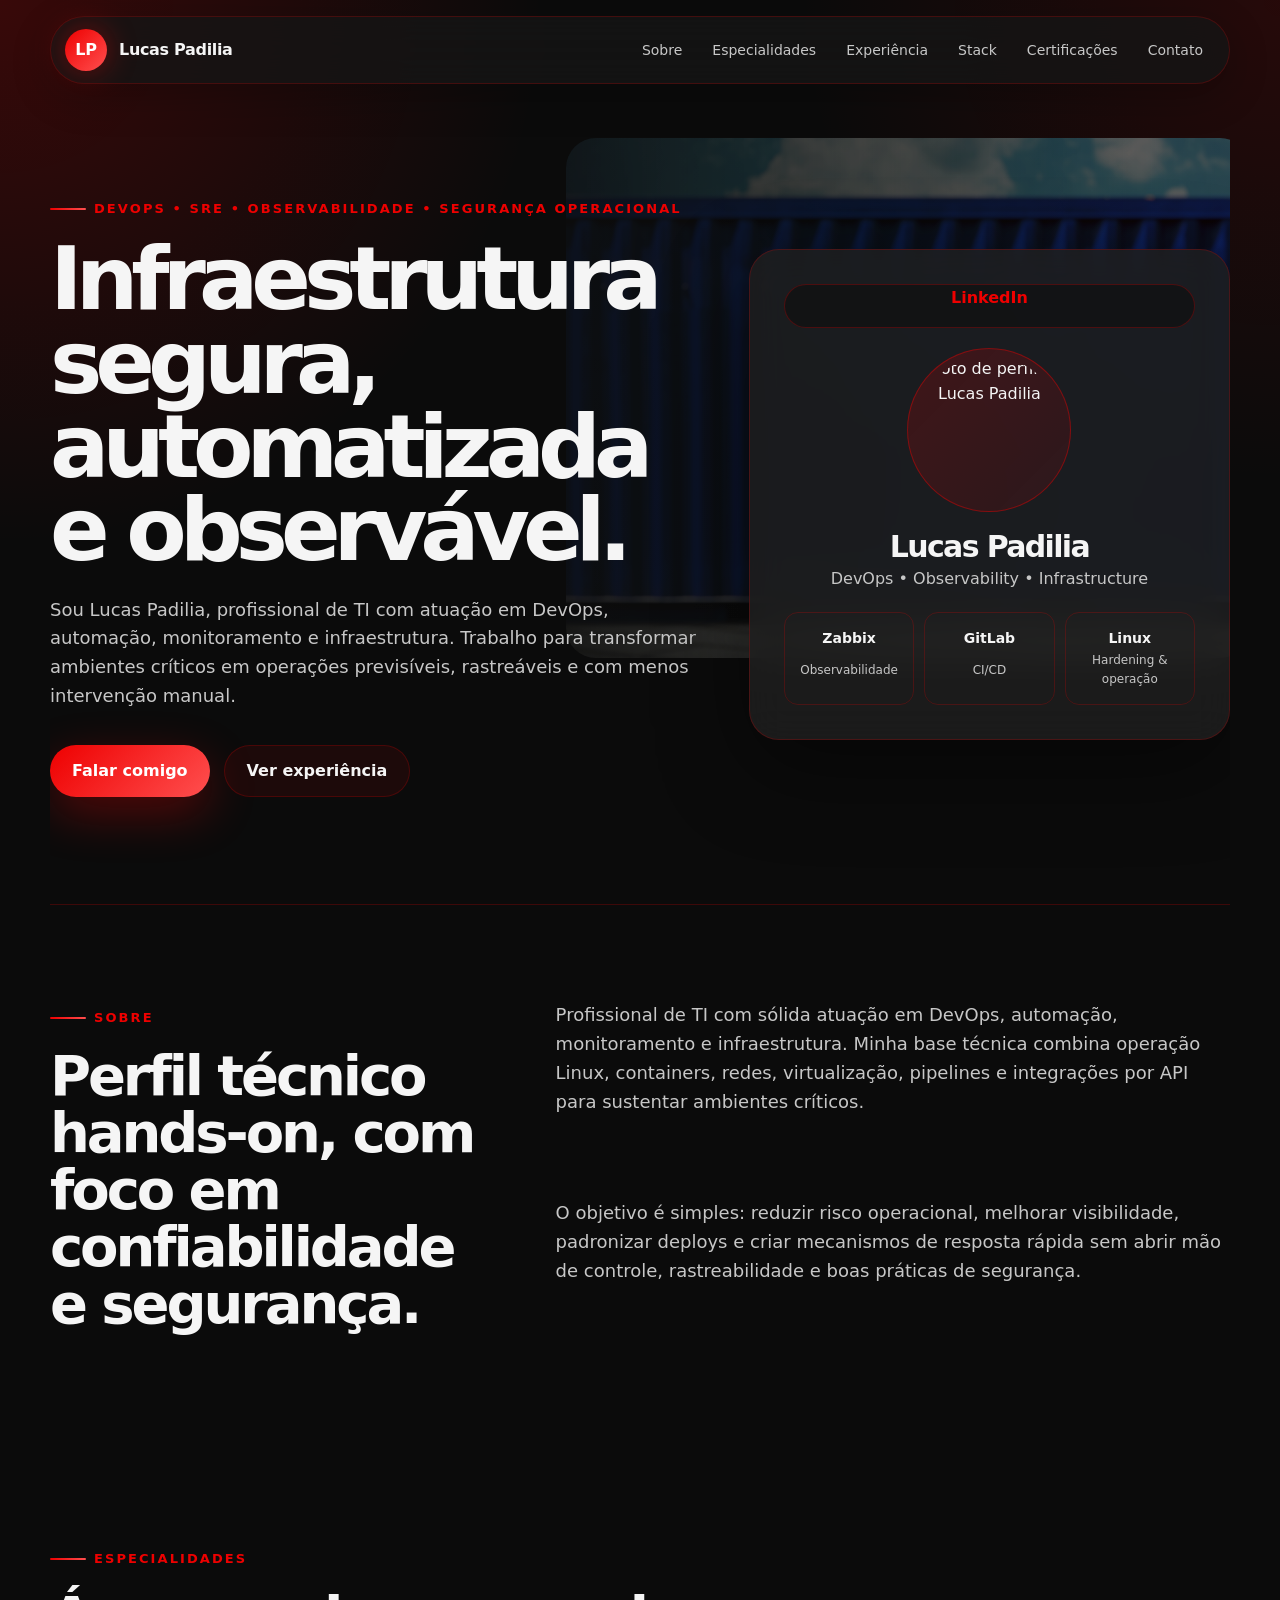
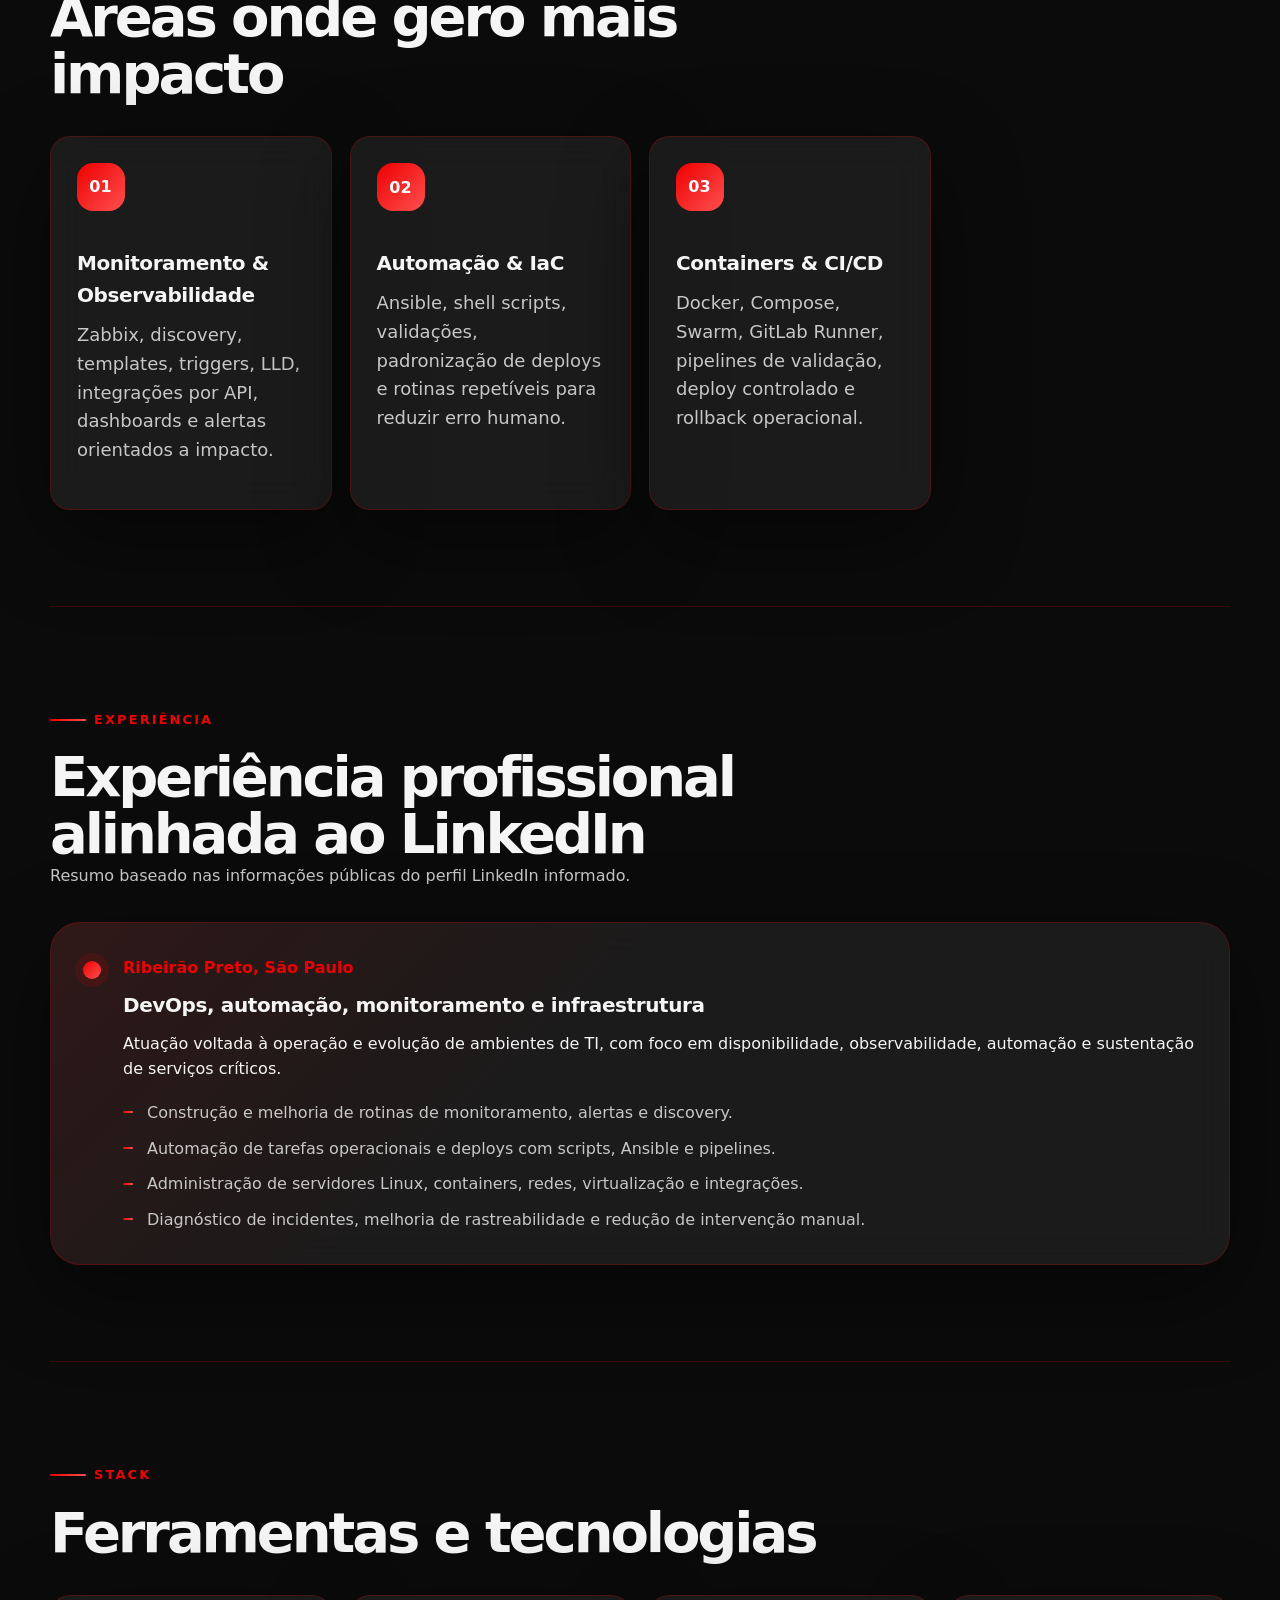
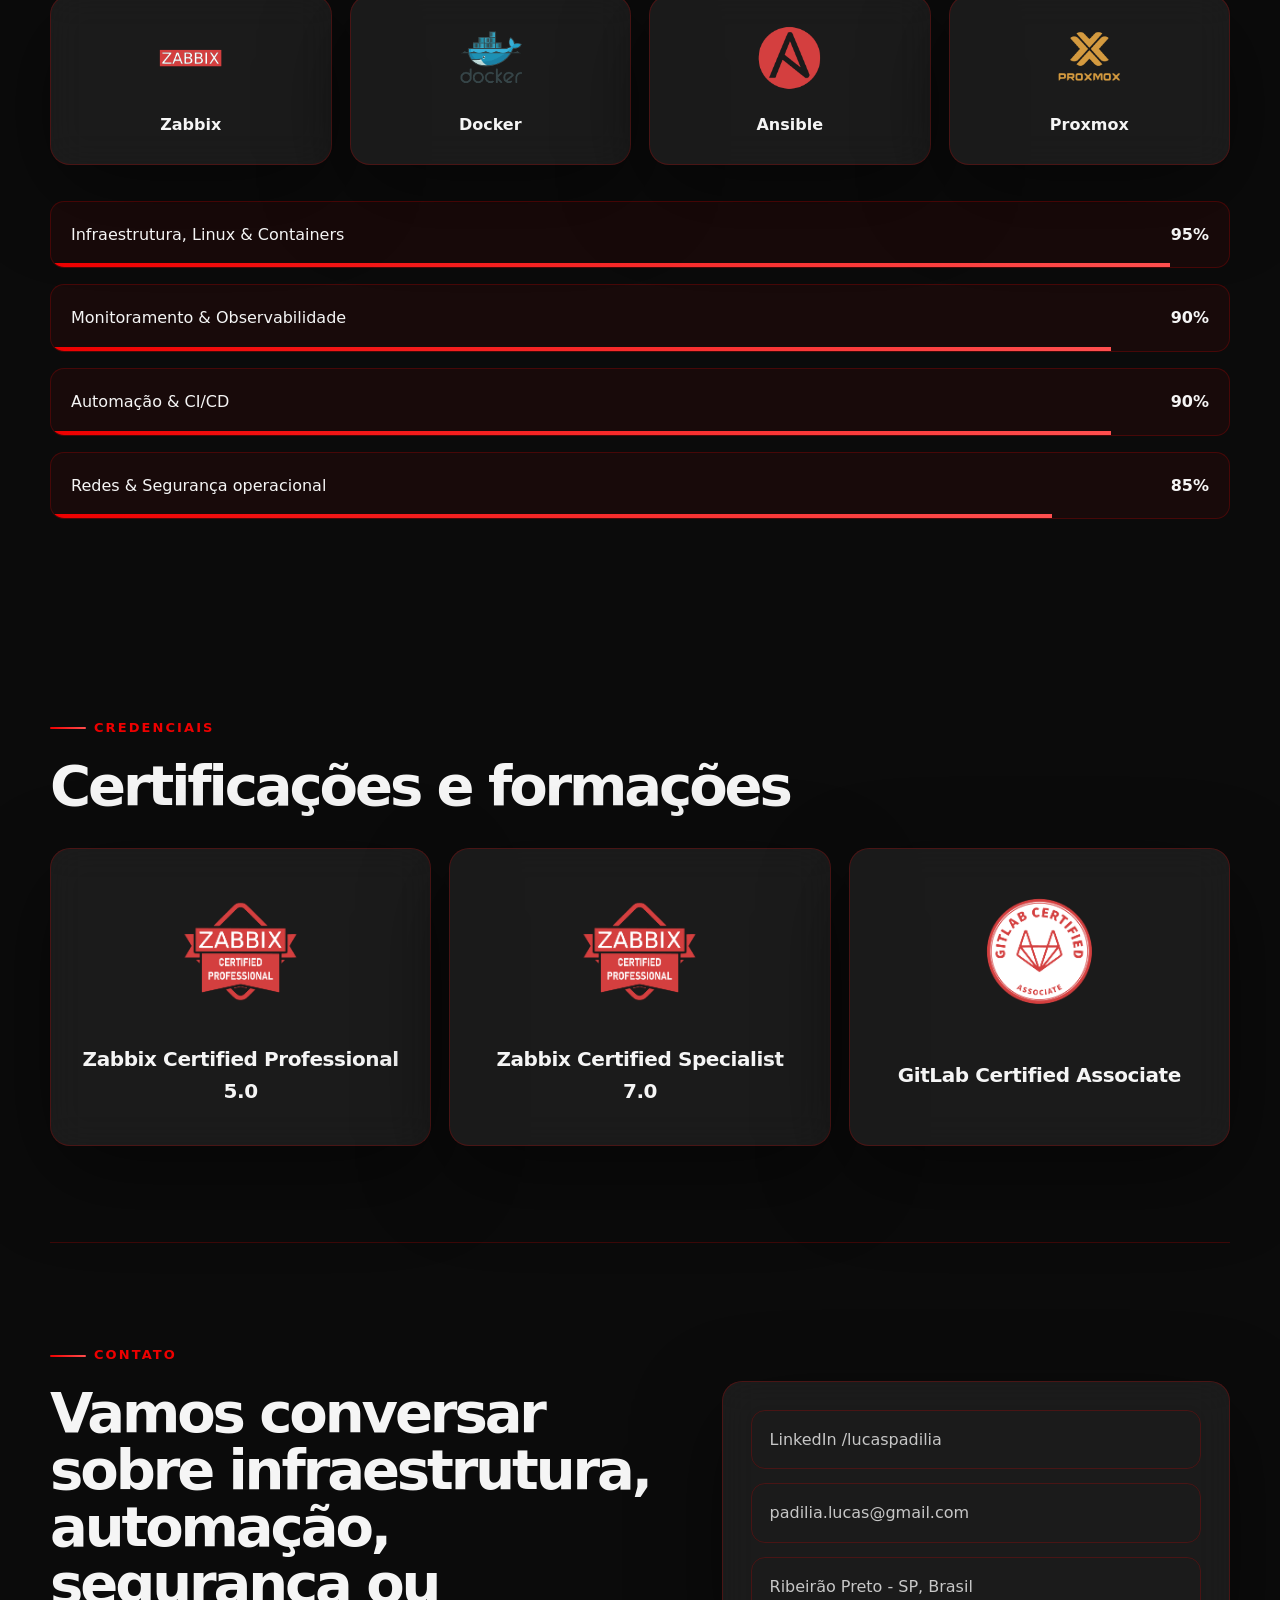
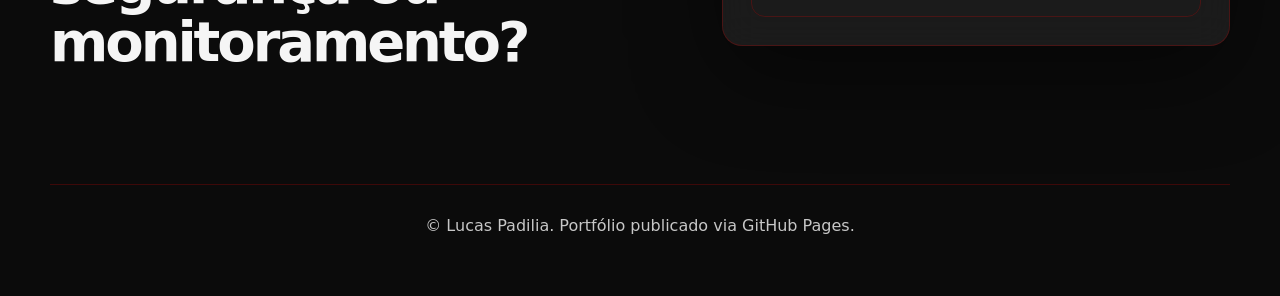
==== commit ff9bed15: "Update index.html" ====
--- a/index.html
+++ b/index.html
@@ -695,7 +695,7 @@
                data-type="VERTICAL"
                data-vanity="lucaspadilia"
                data-version="v1">
-            <a class="badge-base__link LI-simple-link" href="https://www.linkedin.com/in/lucaspadilia/" target="_blank" rel="noopener noreferrer">Perfil público no LinkedIn</a>
+            <a class="badge-base__link LI-simple-link" href="https://www.linkedin.com/in/lucaspadilia/" target="_blank" rel="noopener noreferrer">LinkedIn</a>
           </div>
         </div>
         <div class="profile-fallback">
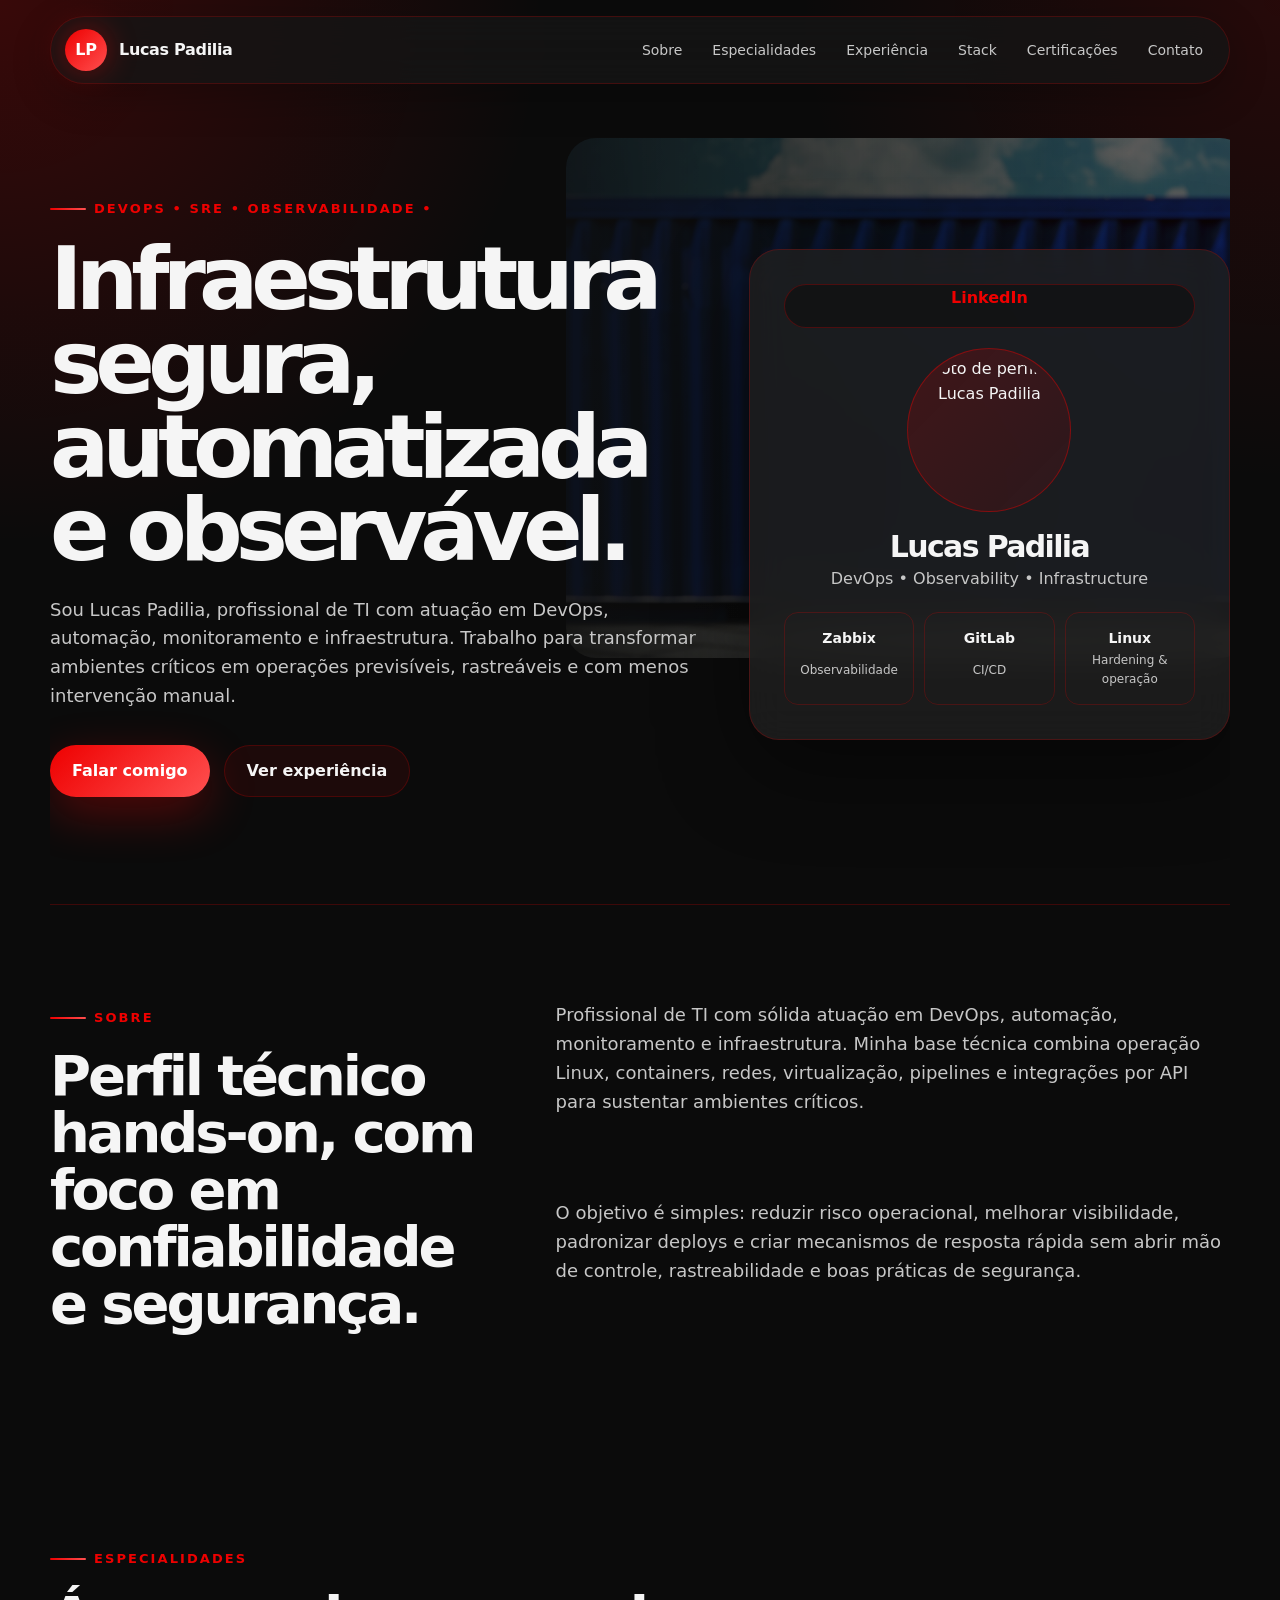
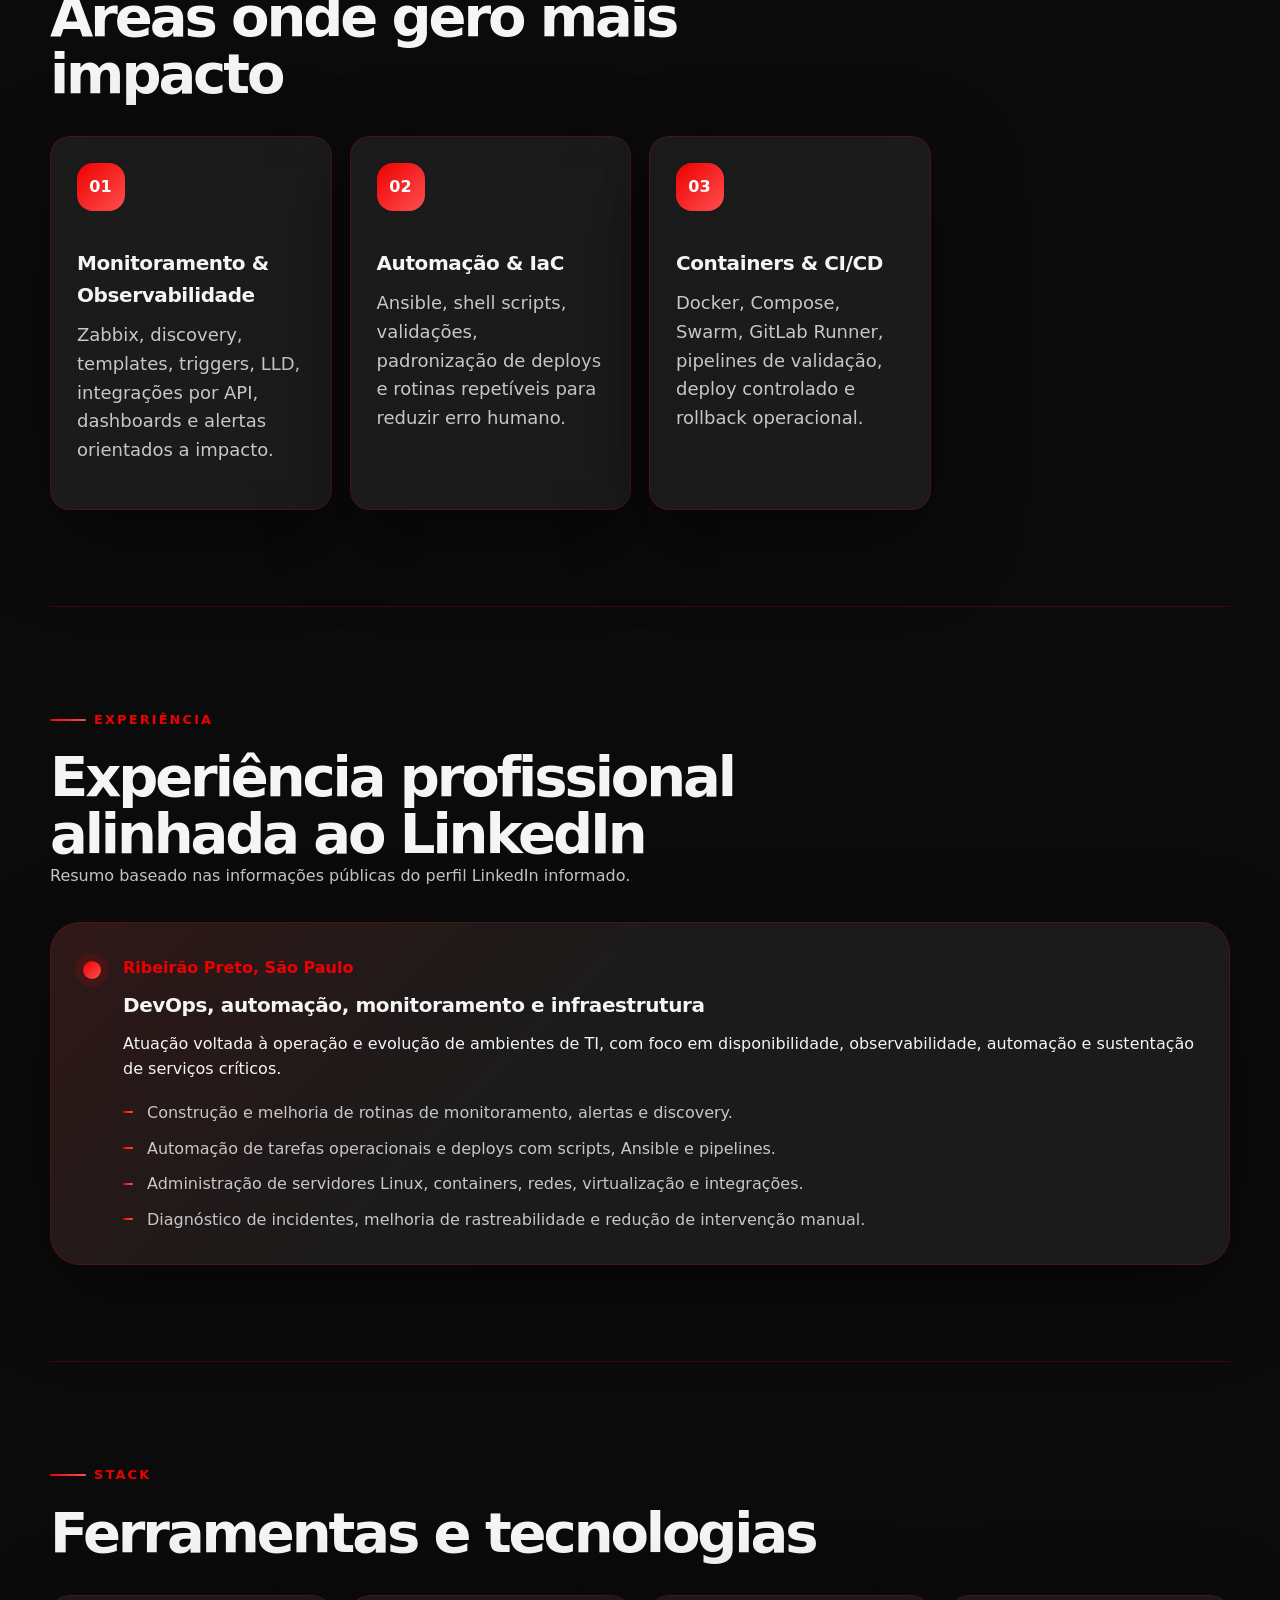
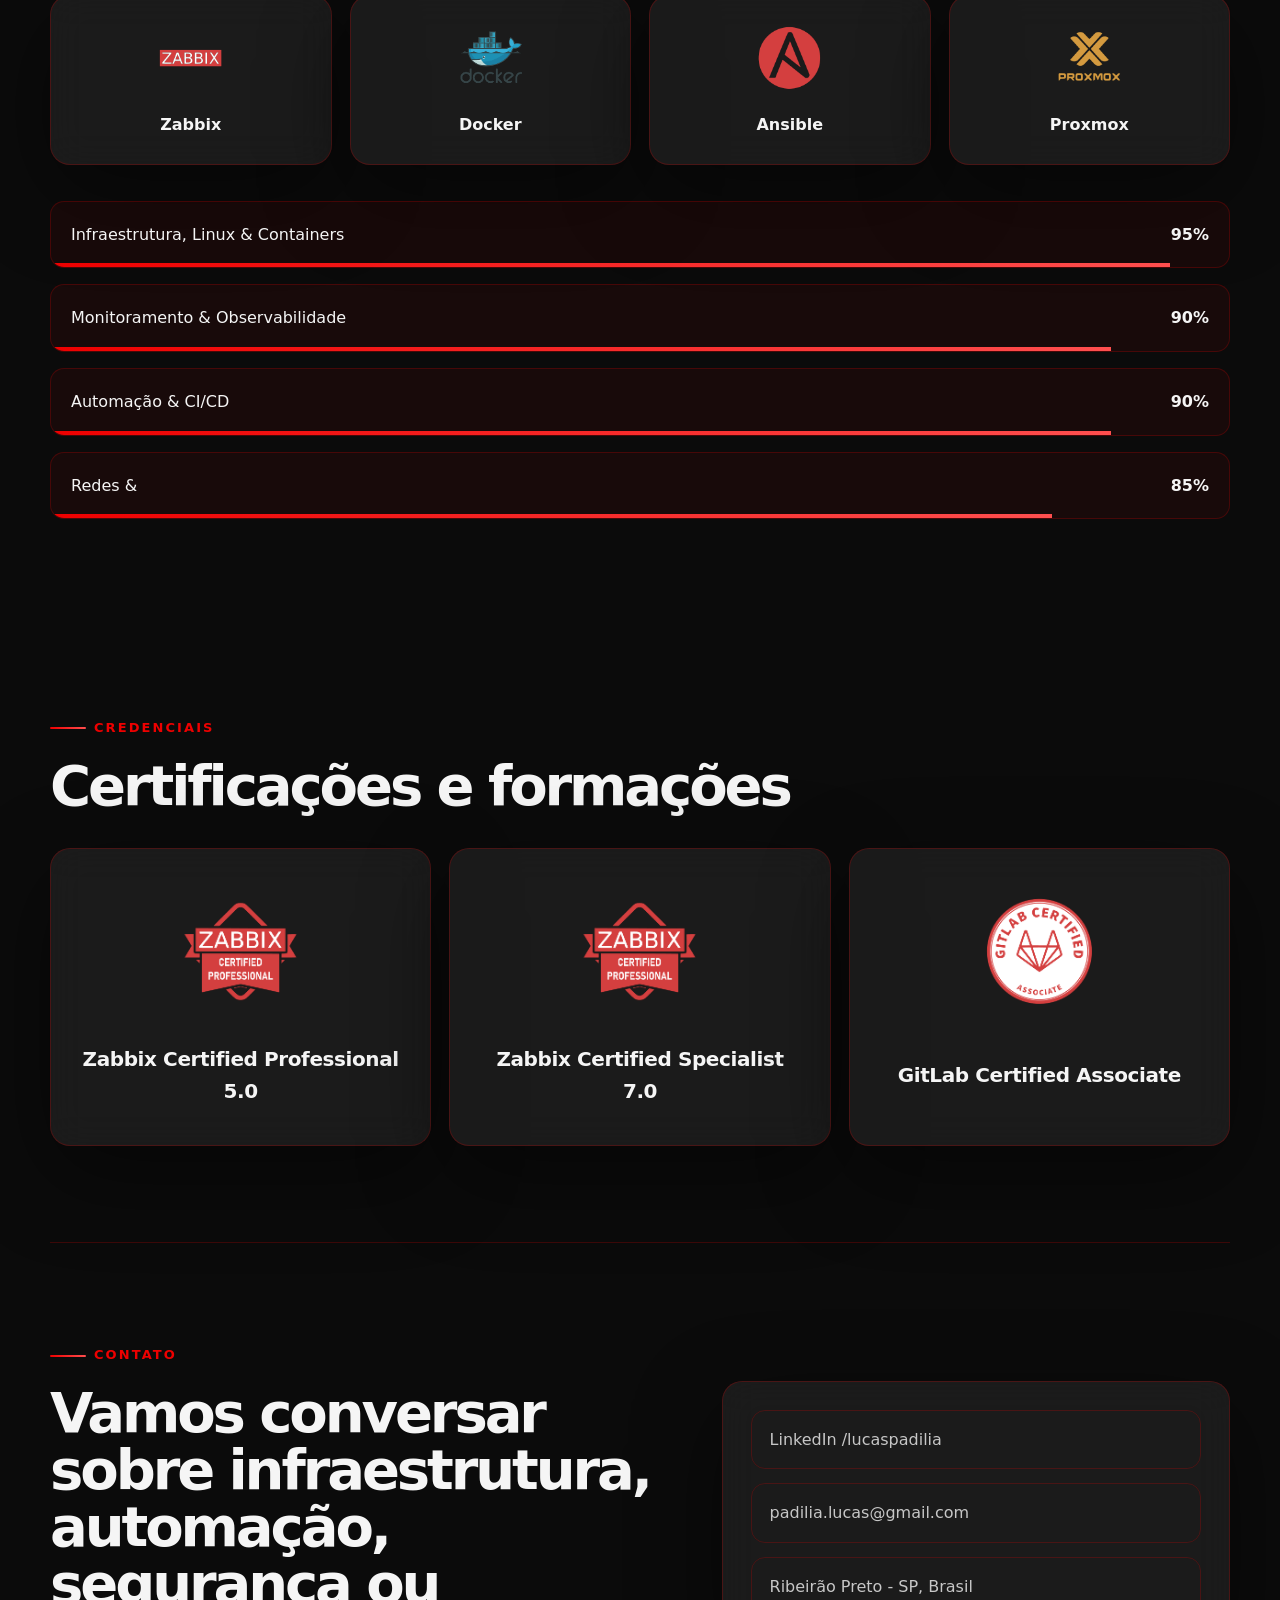
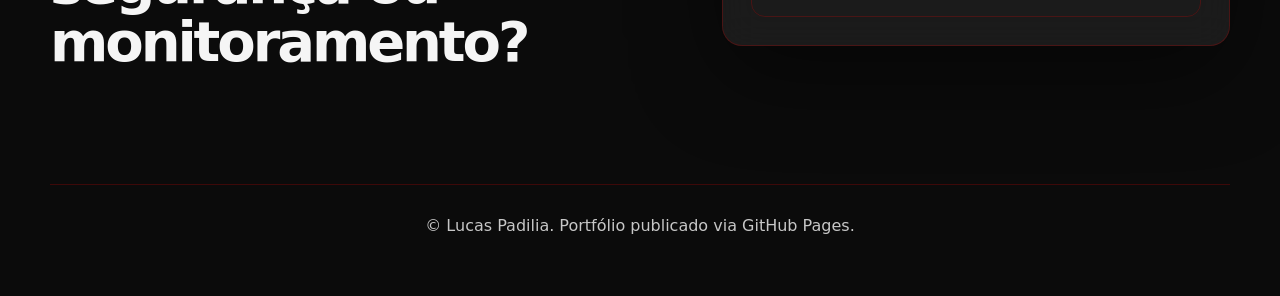
==== commit 432b5c56: "Update index.html" ====
--- a/index.html
+++ b/index.html
@@ -6,12 +6,12 @@
   <meta http-equiv="Content-Security-Policy" content="default-src 'self'; base-uri 'self'; object-src 'none'; form-action 'self'; frame-ancestors 'none'; img-src 'self' data: https://*.licdn.com https://*.linkedin.com; script-src 'self' https://platform.linkedin.com https://*.licdn.com https://*.linkedin.com; style-src 'self' 'unsafe-inline' https://*.licdn.com https://*.linkedin.com; frame-src https://*.linkedin.com https://*.licdn.com; connect-src 'self' https://*.linkedin.com https://*.licdn.com; upgrade-insecure-requests">
   <meta name="referrer" content="strict-origin-when-cross-origin">
   <meta name="theme-color" content="#151515">
-  <meta name="description" content="Portfólio de Lucas Padilia — DevOps, SRE, monitoramento, automação, segurança operacional, containers e infraestrutura.">
+  <meta name="description" content="Portfólio de Lucas Padilia — DevOps, SRE, monitoramento, automação, , containers e infraestrutura.">
   <meta name="author" content="Lucas Padilia">
 
   <meta property="og:type" content="website">
   <meta property="og:title" content="Lucas Padilia | DevOps, SRE & Observability">
-  <meta property="og:description" content="Infraestrutura, automação, observabilidade, segurança operacional, GitLab CI/CD, Proxmox, Docker e Zabbix.">
+  <meta property="og:description" content="Infraestrutura, automação, observabilidade, , GitLab CI/CD, Proxmox, Docker e Zabbix.">
   <meta property="og:image" content="https://media.licdn.com/dms/image/v2/D4D03AQEQSokIrZ-PLg/profile-displayphoto-shrink_800_800/B4DZdWaVLdGgAc-/0/1749501433056?e=1782345600&v=beta&t=rCmwZh5eEVupHNdzaTYsn3l-ro3-BG5MvQoTtJpuNeQ">
 
   <title>Lucas Padilia | DevOps, SRE & Observability</title>
@@ -673,7 +673,7 @@
     <section id="home" class="hero section-shell">
       <div class="hero-bg" aria-hidden="true"></div>
       <div class="hero-content">
-        <div class="eyebrow">DevOps • SRE • Observabilidade • Segurança operacional</div>
+        <div class="eyebrow">DevOps • SRE • Observabilidade • </div>
         <h1>Infraestrutura segura, automatizada e observável.</h1>
         <p class="hero-lead">
           Sou Lucas Padilia, profissional de TI com atuação em DevOps, automação,
@@ -800,7 +800,7 @@
         <div class="skill-row"><span>Infraestrutura, Linux & Containers</span><strong>95%</strong><i style="--level:95%"></i></div>
         <div class="skill-row"><span>Monitoramento & Observabilidade</span><strong>90%</strong><i style="--level:90%"></i></div>
         <div class="skill-row"><span>Automação & CI/CD</span><strong>90%</strong><i style="--level:90%"></i></div>
-        <div class="skill-row"><span>Redes & Segurança operacional</span><strong>85%</strong><i style="--level:85%"></i></div>
+        <div class="skill-row"><span>Redes & </span><strong>85%</strong><i style="--level:85%"></i></div>
       </div>
     </section>
 
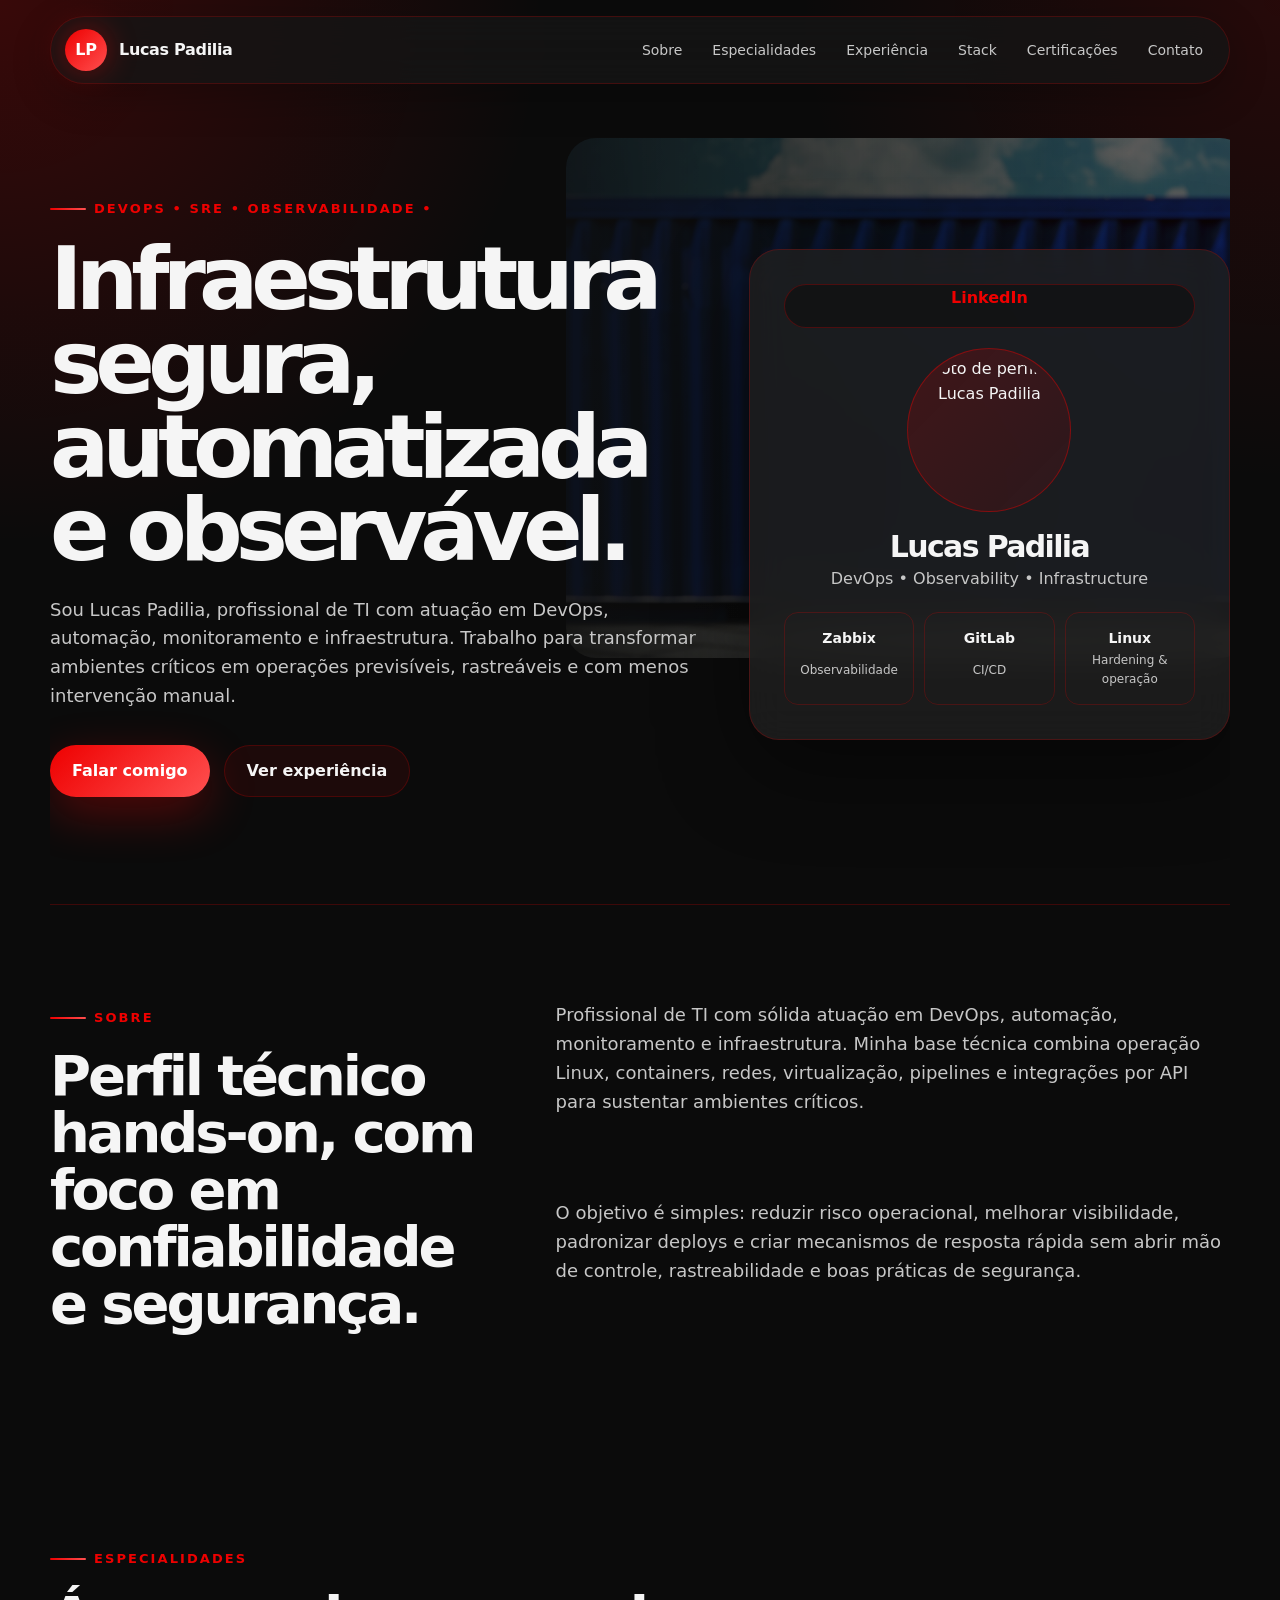
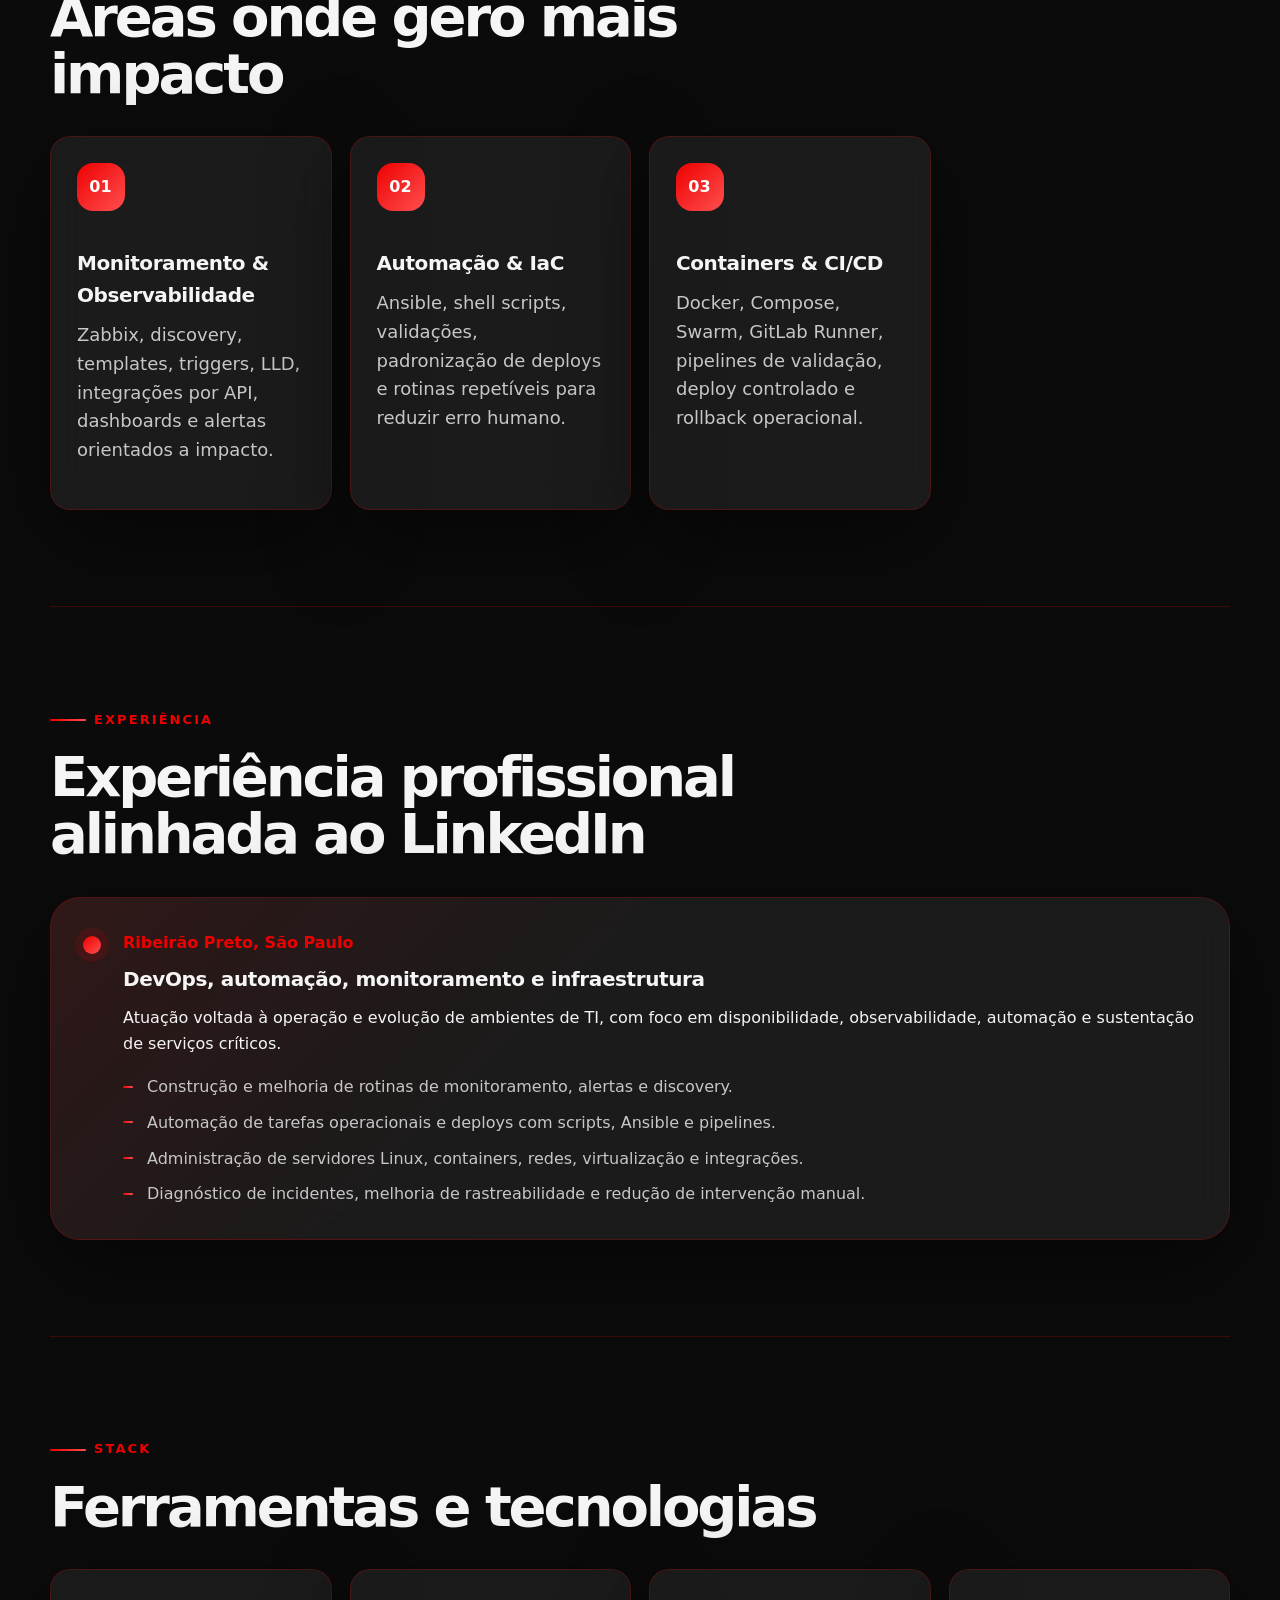
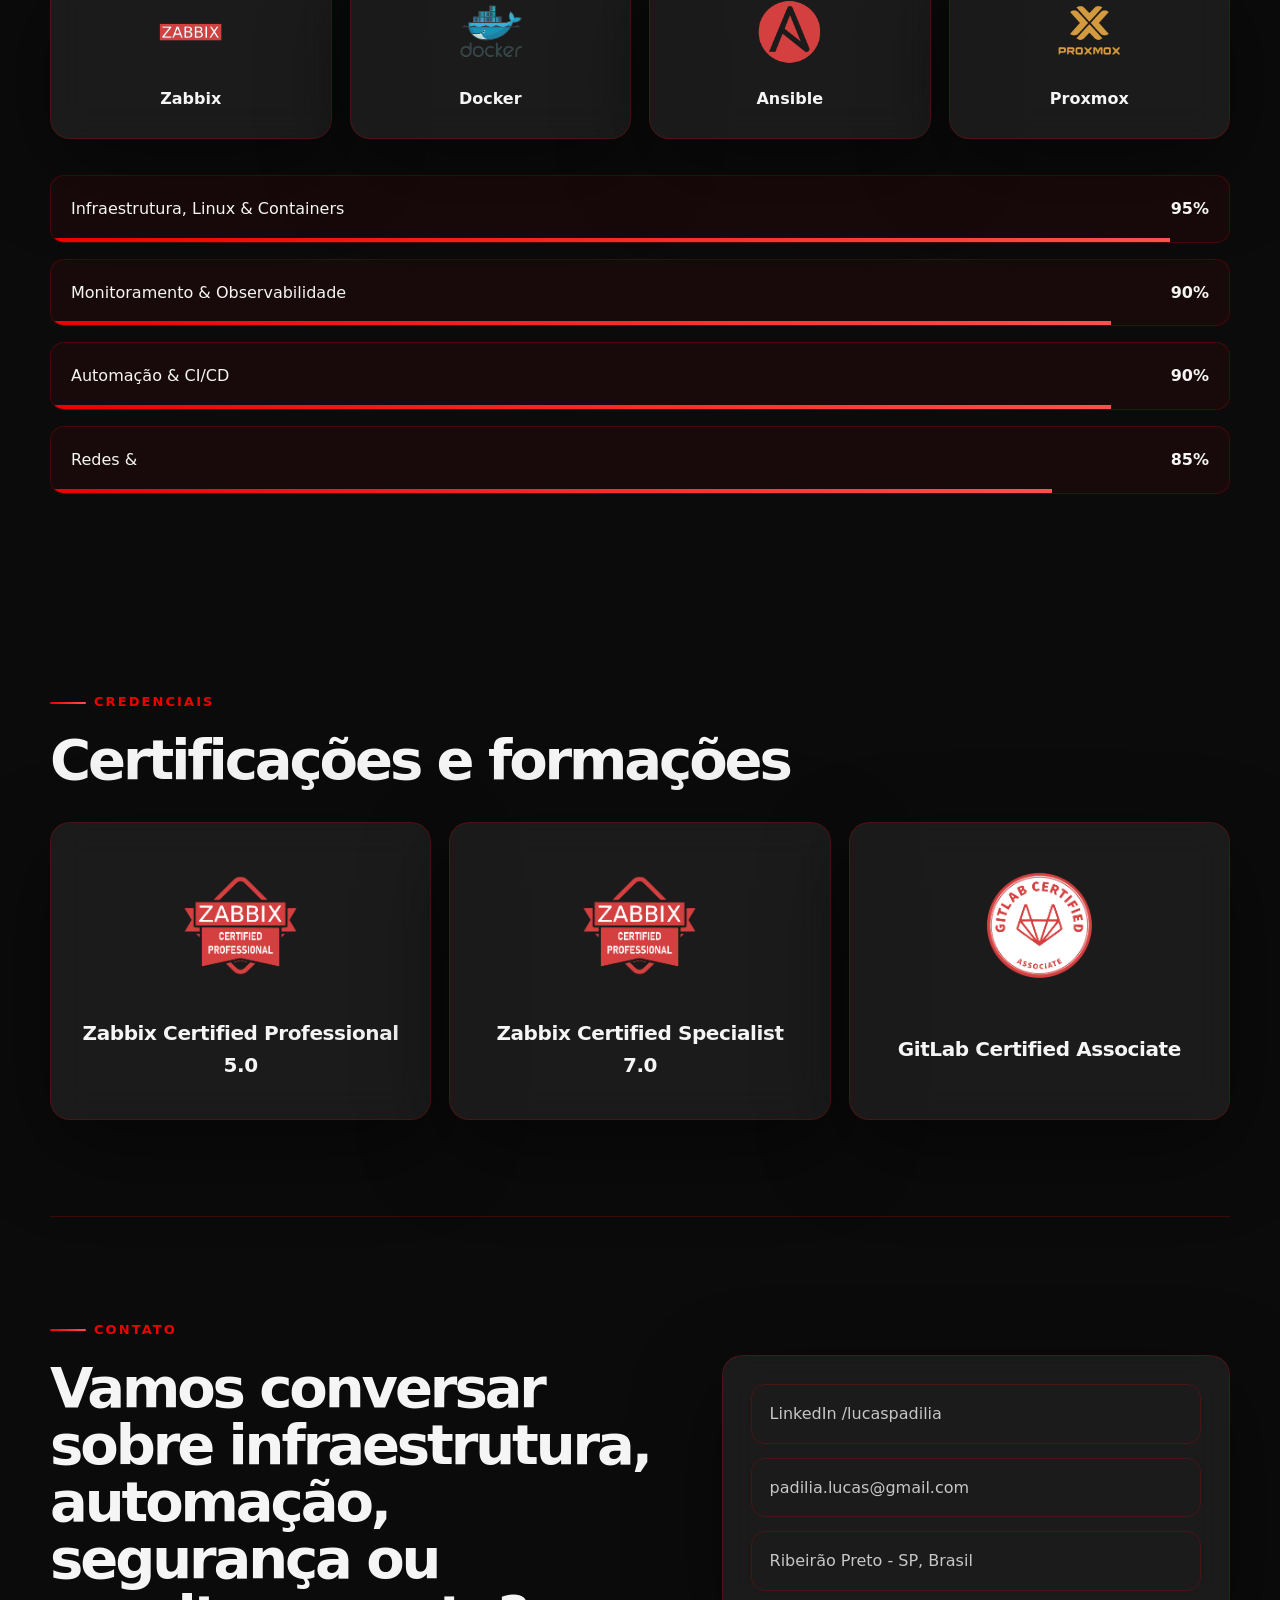
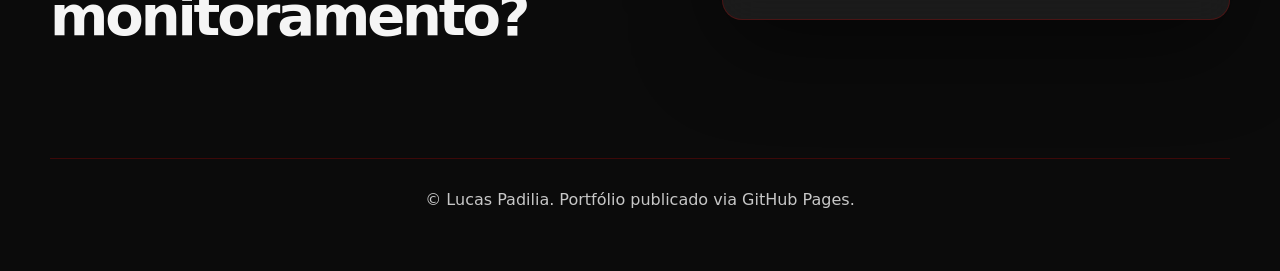
==== commit 298ae39d: "Update index.html" ====
--- a/index.html
+++ b/index.html
@@ -12,10 +12,10 @@
   <meta property="og:type" content="website">
   <meta property="og:title" content="Lucas Padilia | DevOps, SRE & Observability">
   <meta property="og:description" content="Infraestrutura, automação, observabilidade, , GitLab CI/CD, Proxmox, Docker e Zabbix.">
-  <meta property="og:image" content="https://media.licdn.com/dms/image/v2/D4D03AQEQSokIrZ-PLg/profile-displayphoto-shrink_800_800/B4DZdWaVLdGgAc-/0/1749501433056?e=1782345600&v=beta&t=rCmwZh5eEVupHNdzaTYsn3l-ro3-BG5MvQoTtJpuNeQ">
+  <meta property="og:image" content="https://media.licdn.com/dms/image/v2/D4D03AQFXM5DHp_mt2g/profile-displayphoto-scale_400_400/B4DZ6Y40UhHYAg-/0/1780681496178?e=1782345600&v=beta&t=kOIEB6bK4fjmHTcpEK7s9rM66PeTGO45ZWNiEzVHEtw">
 
   <title>Lucas Padilia | DevOps, SRE & Observability</title>
-  <link rel="icon" href="https://media.licdn.com/dms/image/v2/D4D03AQEQSokIrZ-PLg/profile-displayphoto-shrink_800_800/B4DZdWaVLdGgAc-/0/1749501433056?e=1782345600&v=beta&t=rCmwZh5eEVupHNdzaTYsn3l-ro3-BG5MvQoTtJpuNeQ">
+  <link rel="icon" href="https://media.licdn.com/dms/image/v2/D4D03AQFXM5DHp_mt2g/profile-displayphoto-scale_400_400/B4DZ6Y40UhHYAg-/0/1780681496178?e=1782345600&v=beta&t=kOIEB6bK4fjmHTcpEK7s9rM66PeTGO45ZWNiEzVHEtw">
   <style>
 /* Critical full stylesheet inlined to avoid GitHub Pages/path/cache issues. */
 :root {
@@ -699,7 +699,7 @@
           </div>
         </div>
         <div class="profile-fallback">
-          <img src="https://media.licdn.com/dms/image/v2/D4D03AQEQSokIrZ-PLg/profile-displayphoto-shrink_800_800/B4DZdWaVLdGgAc-/0/1749501433056?e=1782345600&v=beta&t=rCmwZh5eEVupHNdzaTYsn3l-ro3-BG5MvQoTtJpuNeQ" alt="Foto de perfil de Lucas Padilia" class="profile-photo" loading="lazy">
+          <img src="https://media.licdn.com/dms/image/v2/D4D03AQFXM5DHp_mt2g/profile-displayphoto-scale_400_400/B4DZ6Y40UhHYAg-/0/1780681496178?e=1782345600&v=beta&t=kOIEB6bK4fjmHTcpEK7s9rM66PeTGO45ZWNiEzVHEtw" alt="Foto de perfil de Lucas Padilia" class="profile-photo" loading="lazy">
         </div>
         <div>
           <h2>Lucas Padilia</h2>
@@ -761,7 +761,6 @@
       <div class="section-heading">
         <span class="section-kicker">Experiência</span>
         <h2>Experiência profissional alinhada ao LinkedIn</h2>
-        <p class="section-note">Resumo baseado nas informações públicas do perfil LinkedIn informado.</p>
       </div>
 
       <div class="timeline-card">
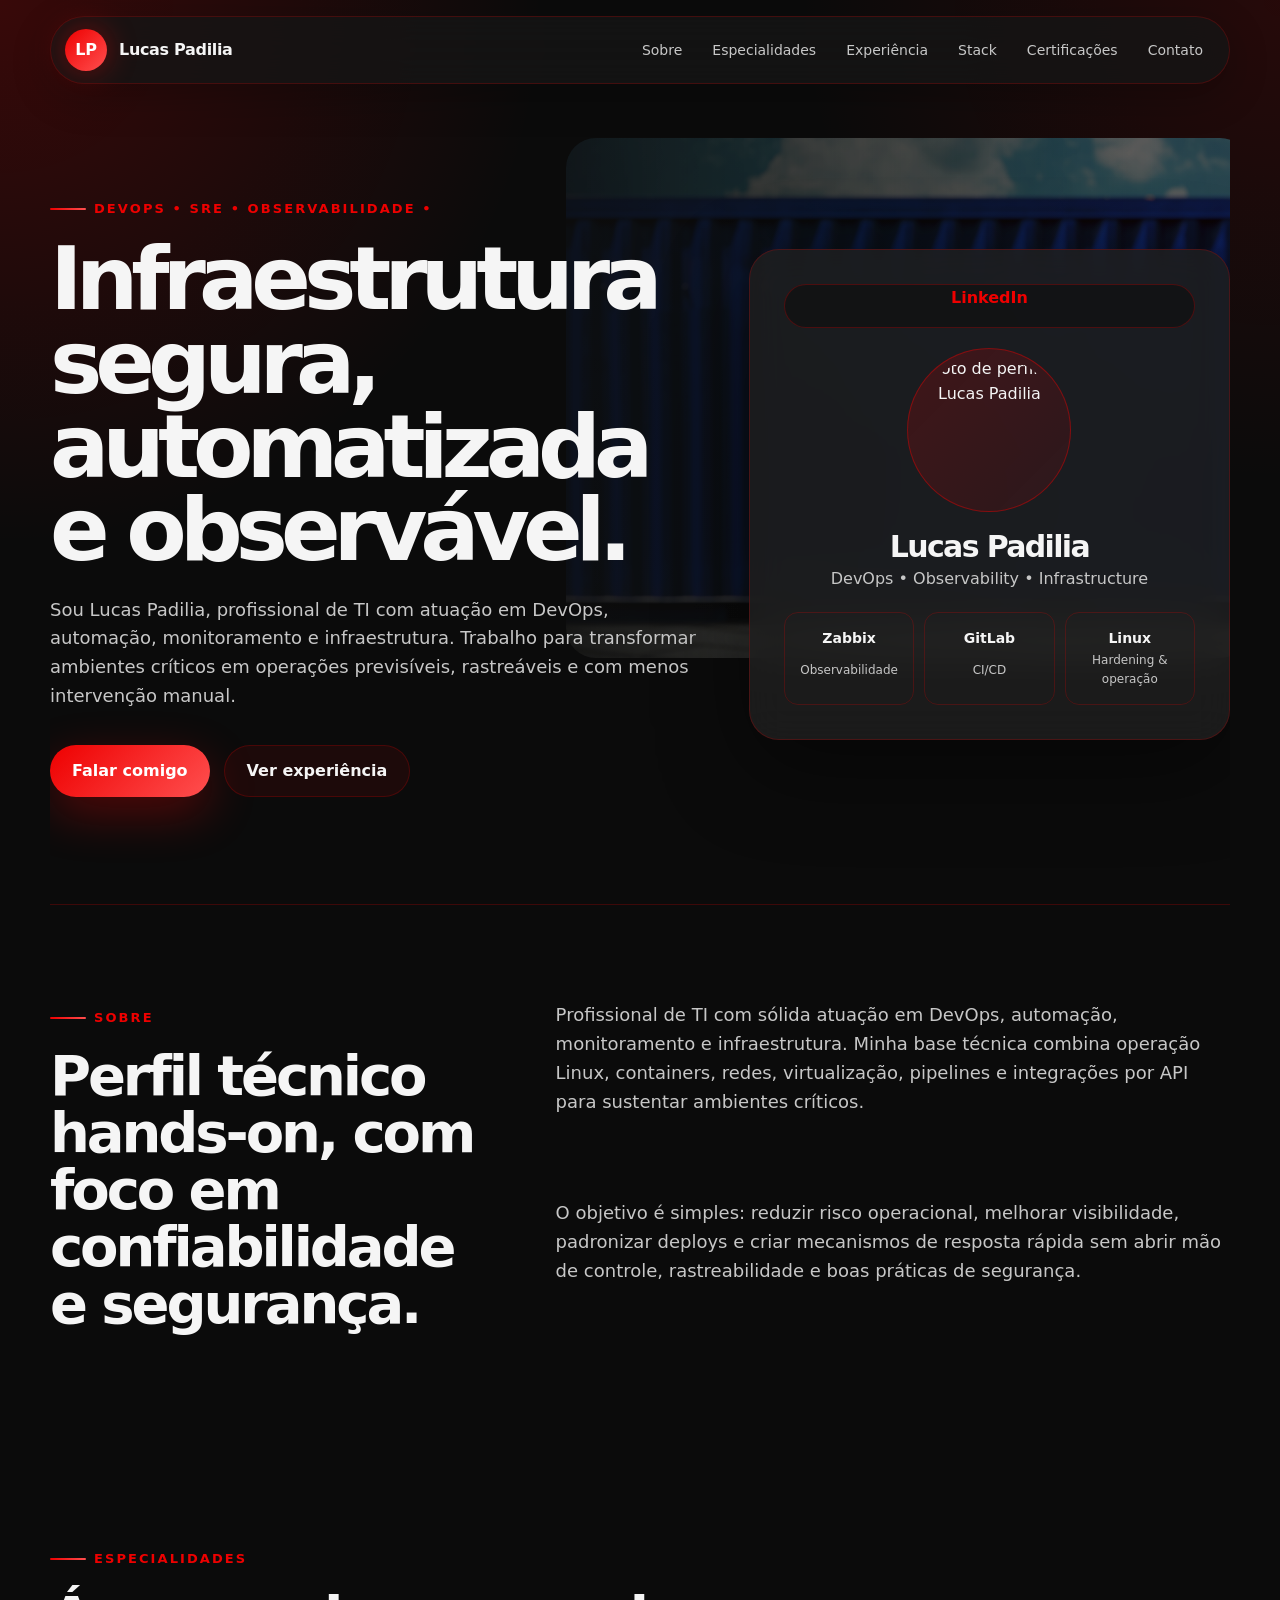
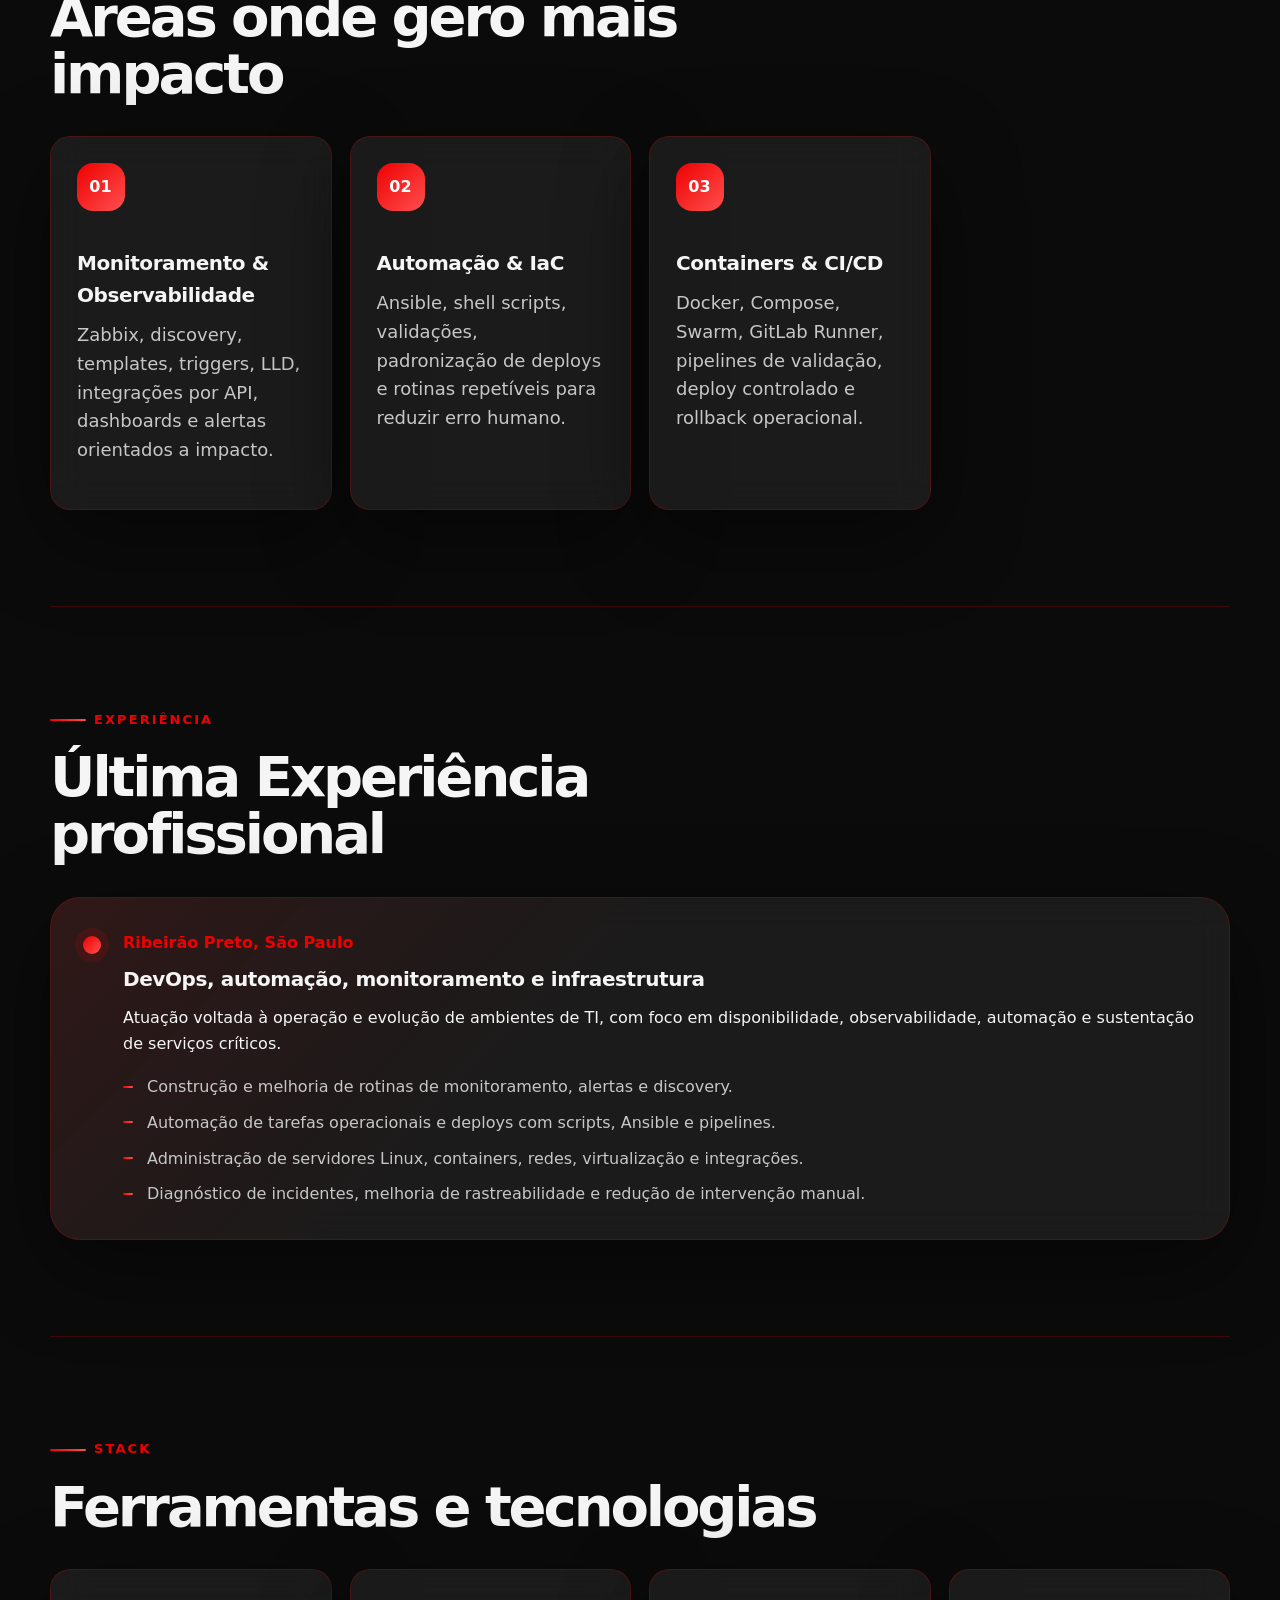
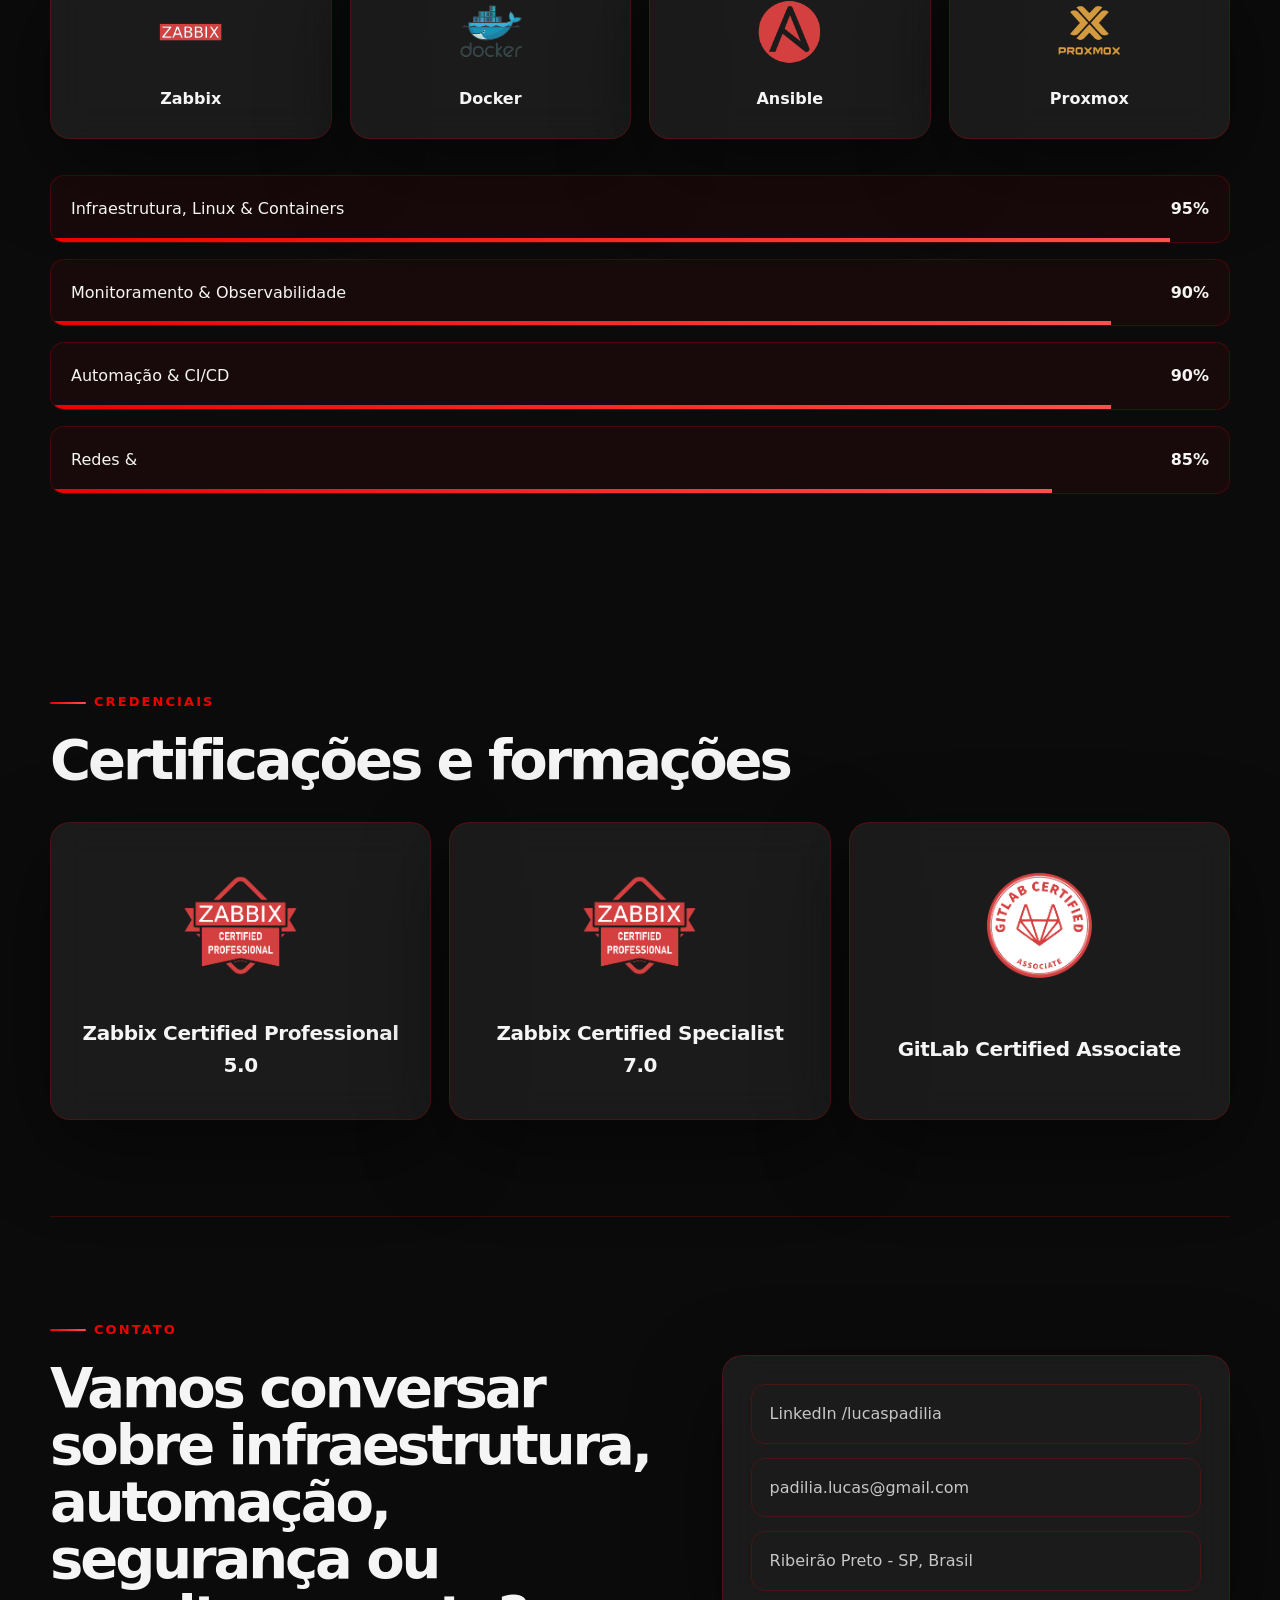
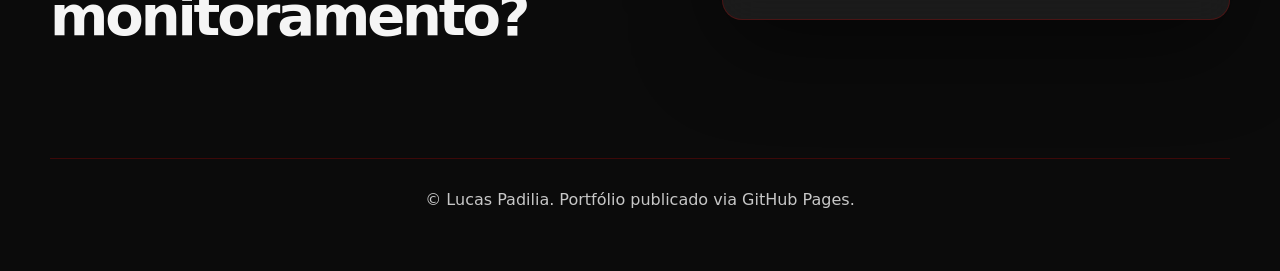
==== commit c3f3d702: "Update index.html" ====
--- a/index.html
+++ b/index.html
@@ -760,7 +760,7 @@
     <section id="experiencia" class="section-shell timeline-section">
       <div class="section-heading">
         <span class="section-kicker">Experiência</span>
-        <h2>Experiência profissional alinhada ao LinkedIn</h2>
+        <h2>Última Experiência profissional</h2>
       </div>
 
       <div class="timeline-card">
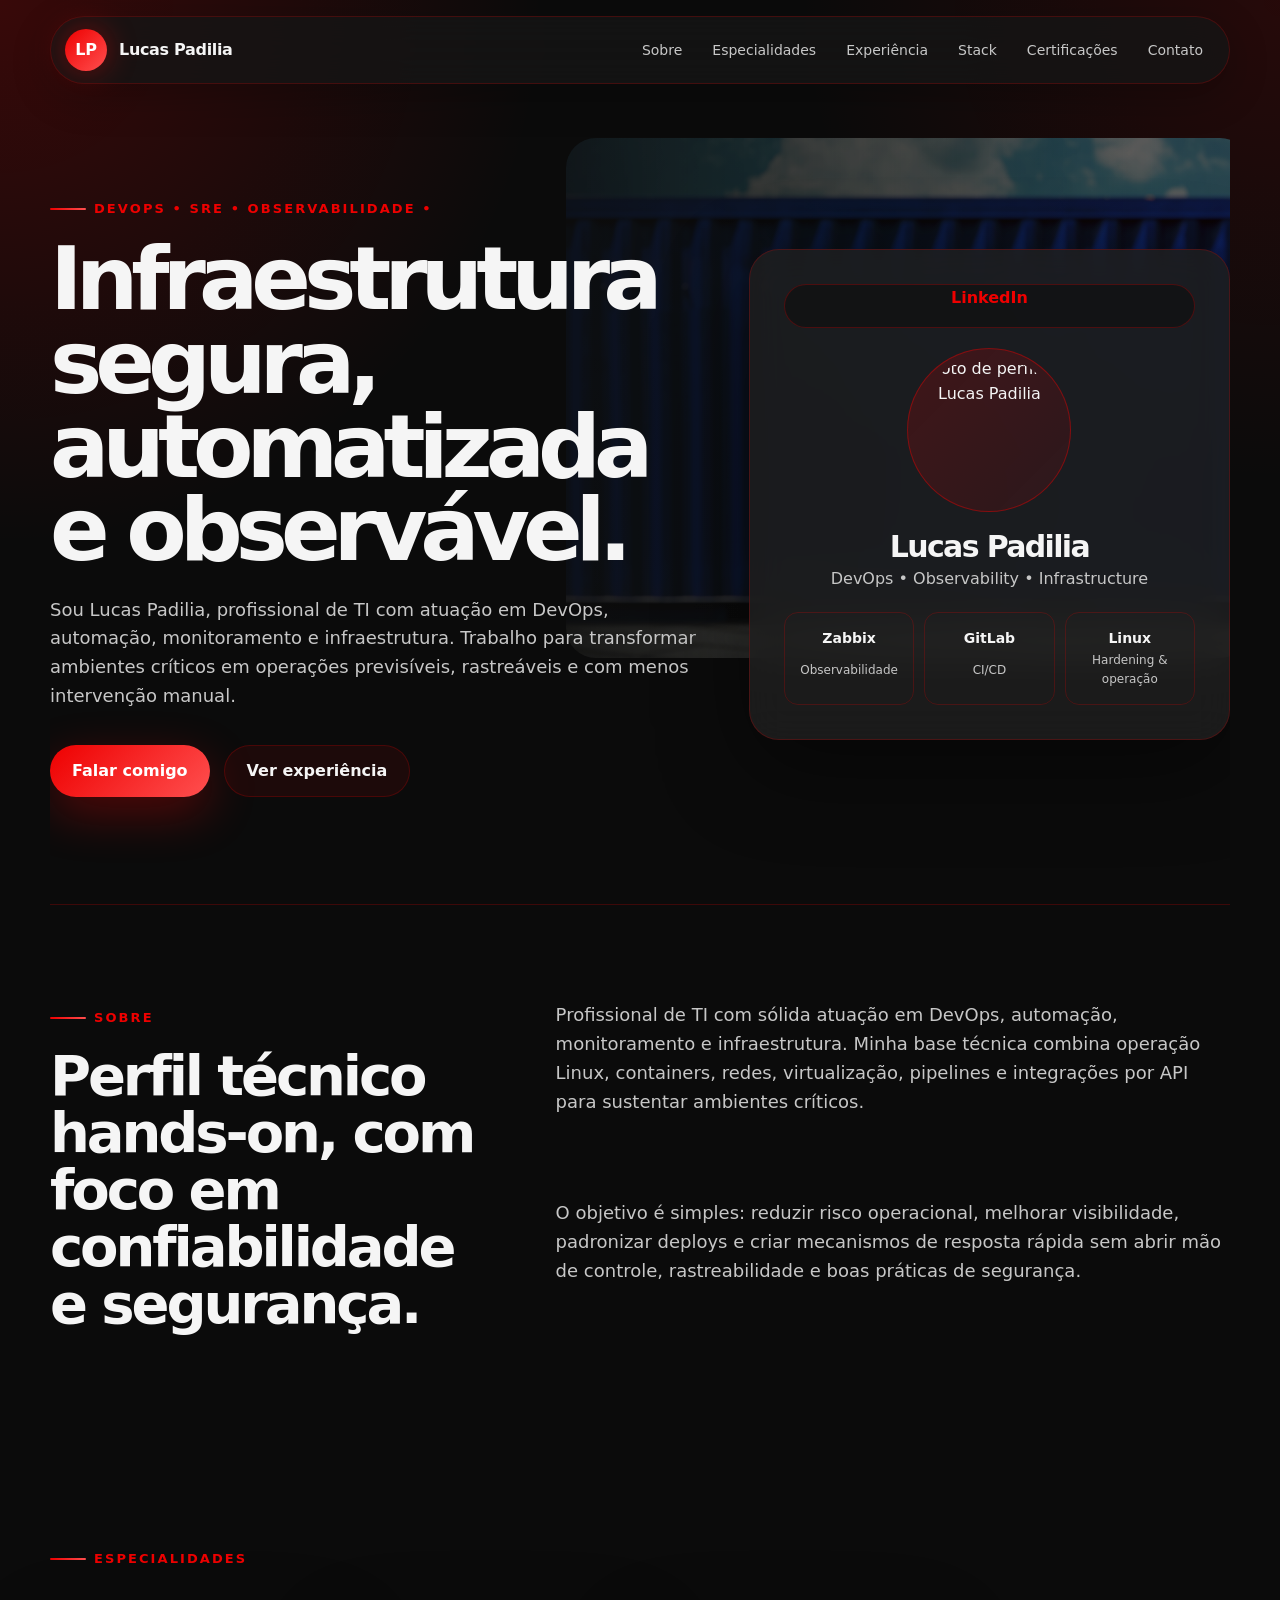
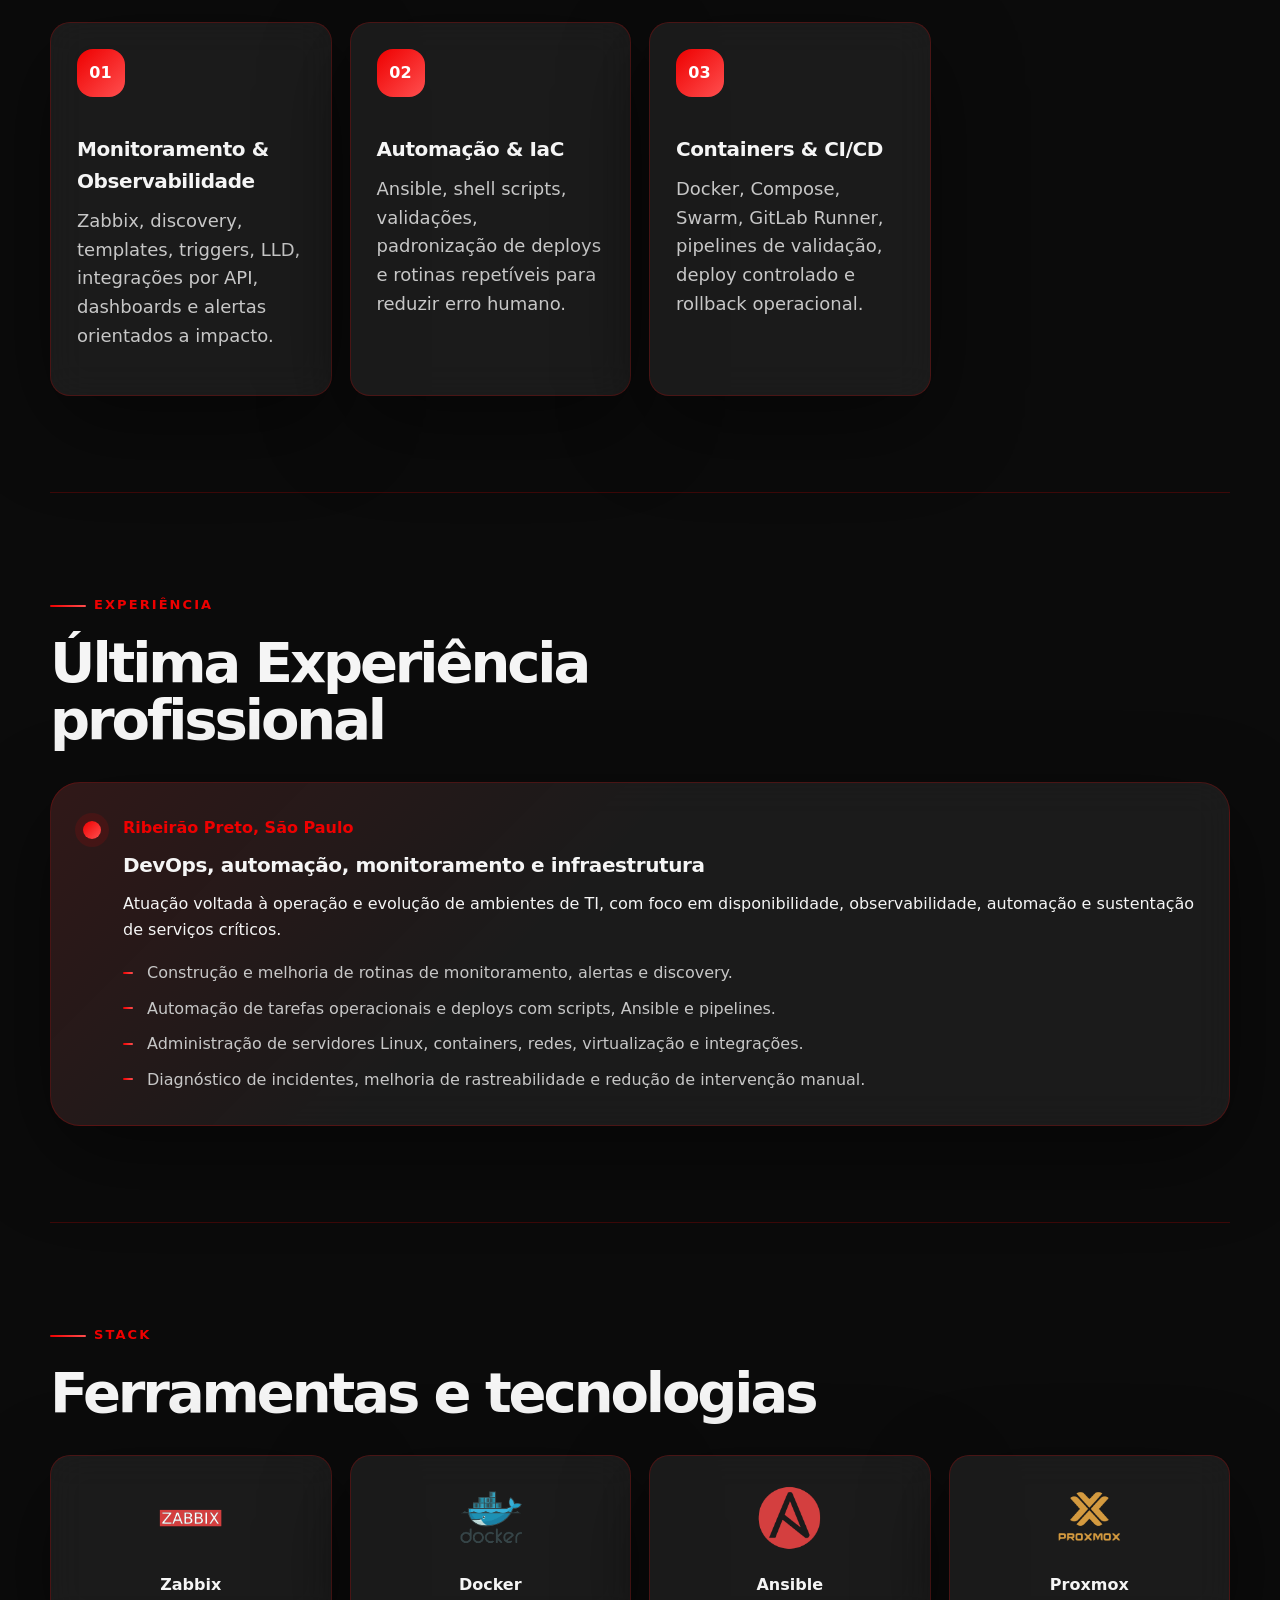
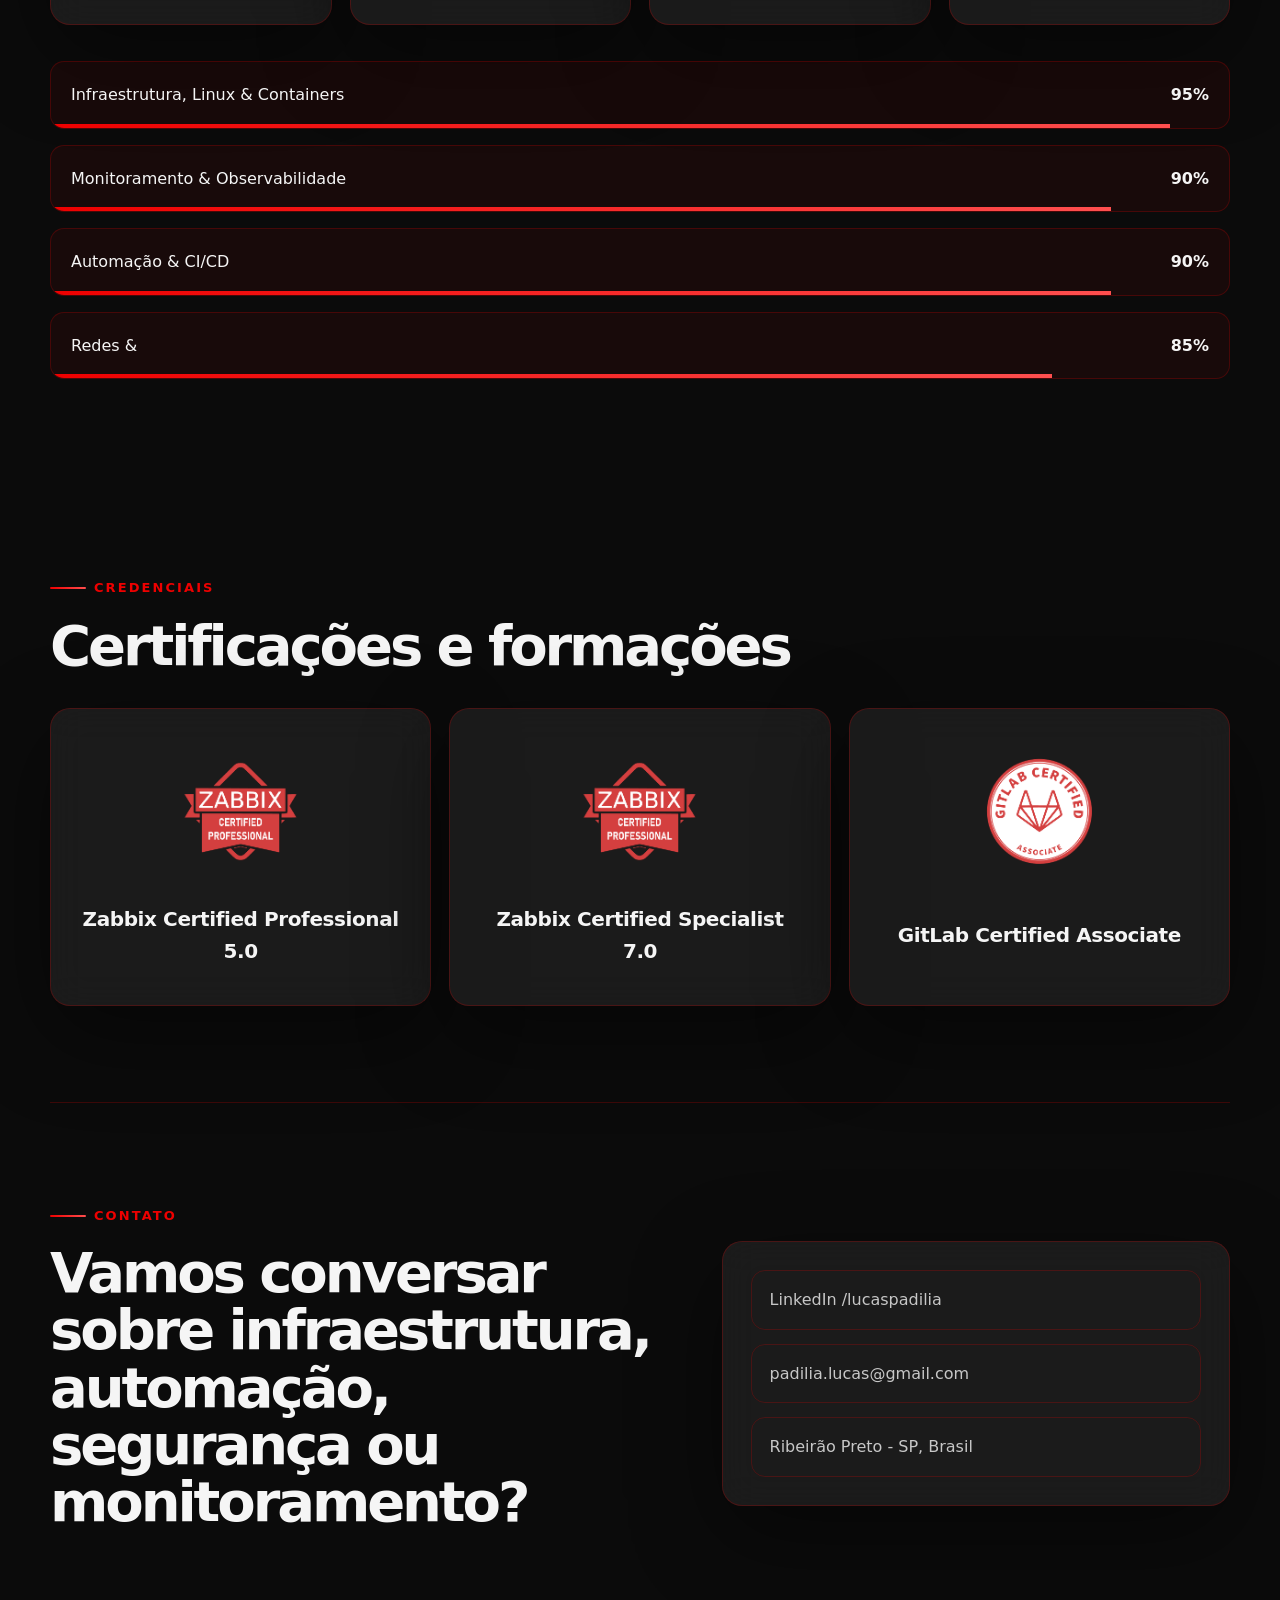
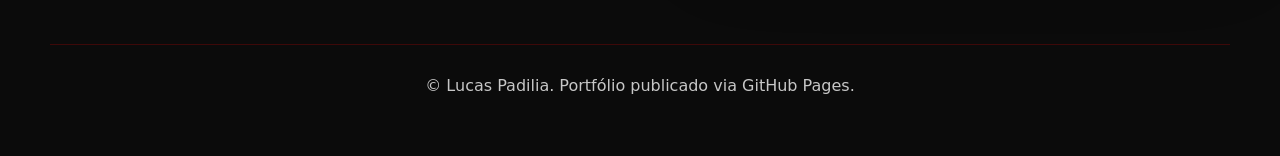
==== commit 89d3feaa: "Update index.html" ====
--- a/index.html
+++ b/index.html
@@ -735,7 +735,7 @@
     <section id="especialidades" class="section-shell">
       <div class="section-heading">
         <span class="section-kicker">Especialidades</span>
-        <h2>Áreas onde gero mais impacto</h2>
+        <h2></h2>
       </div>
 
       <div class="cards-grid">
